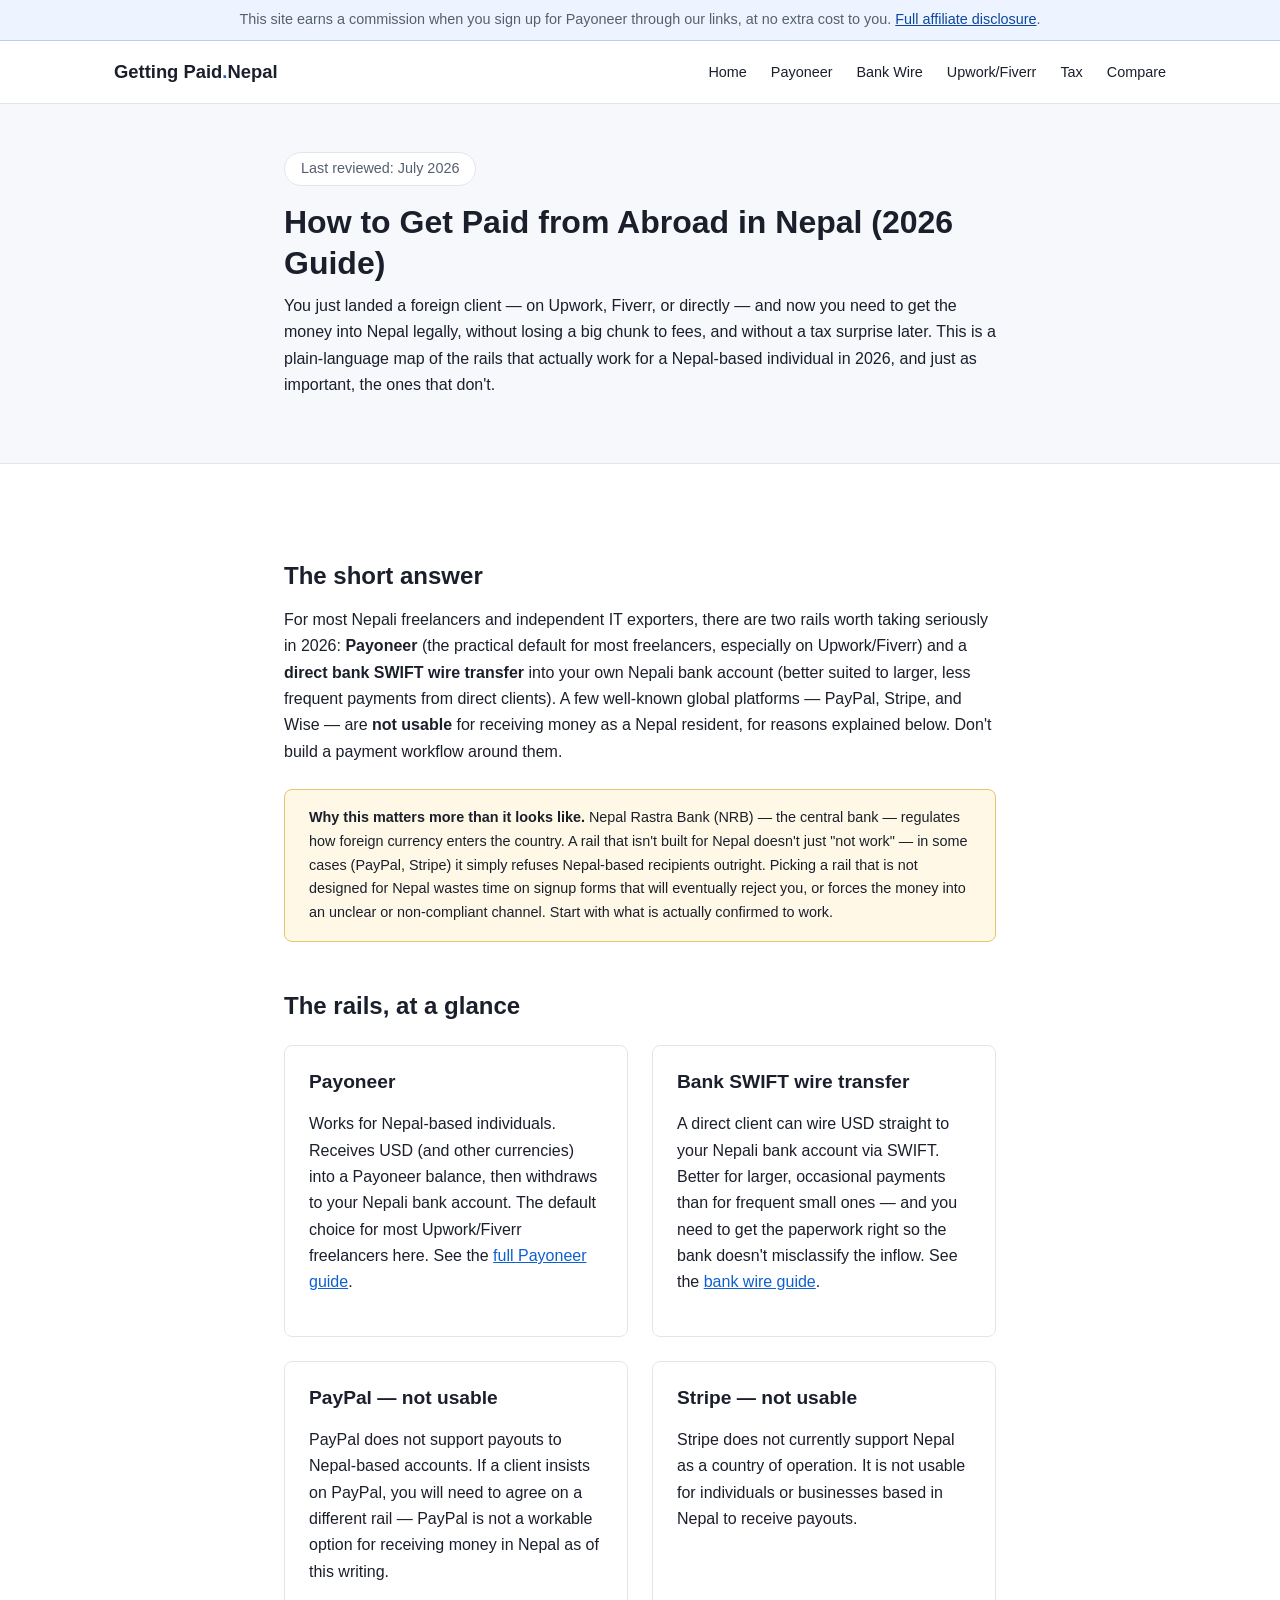
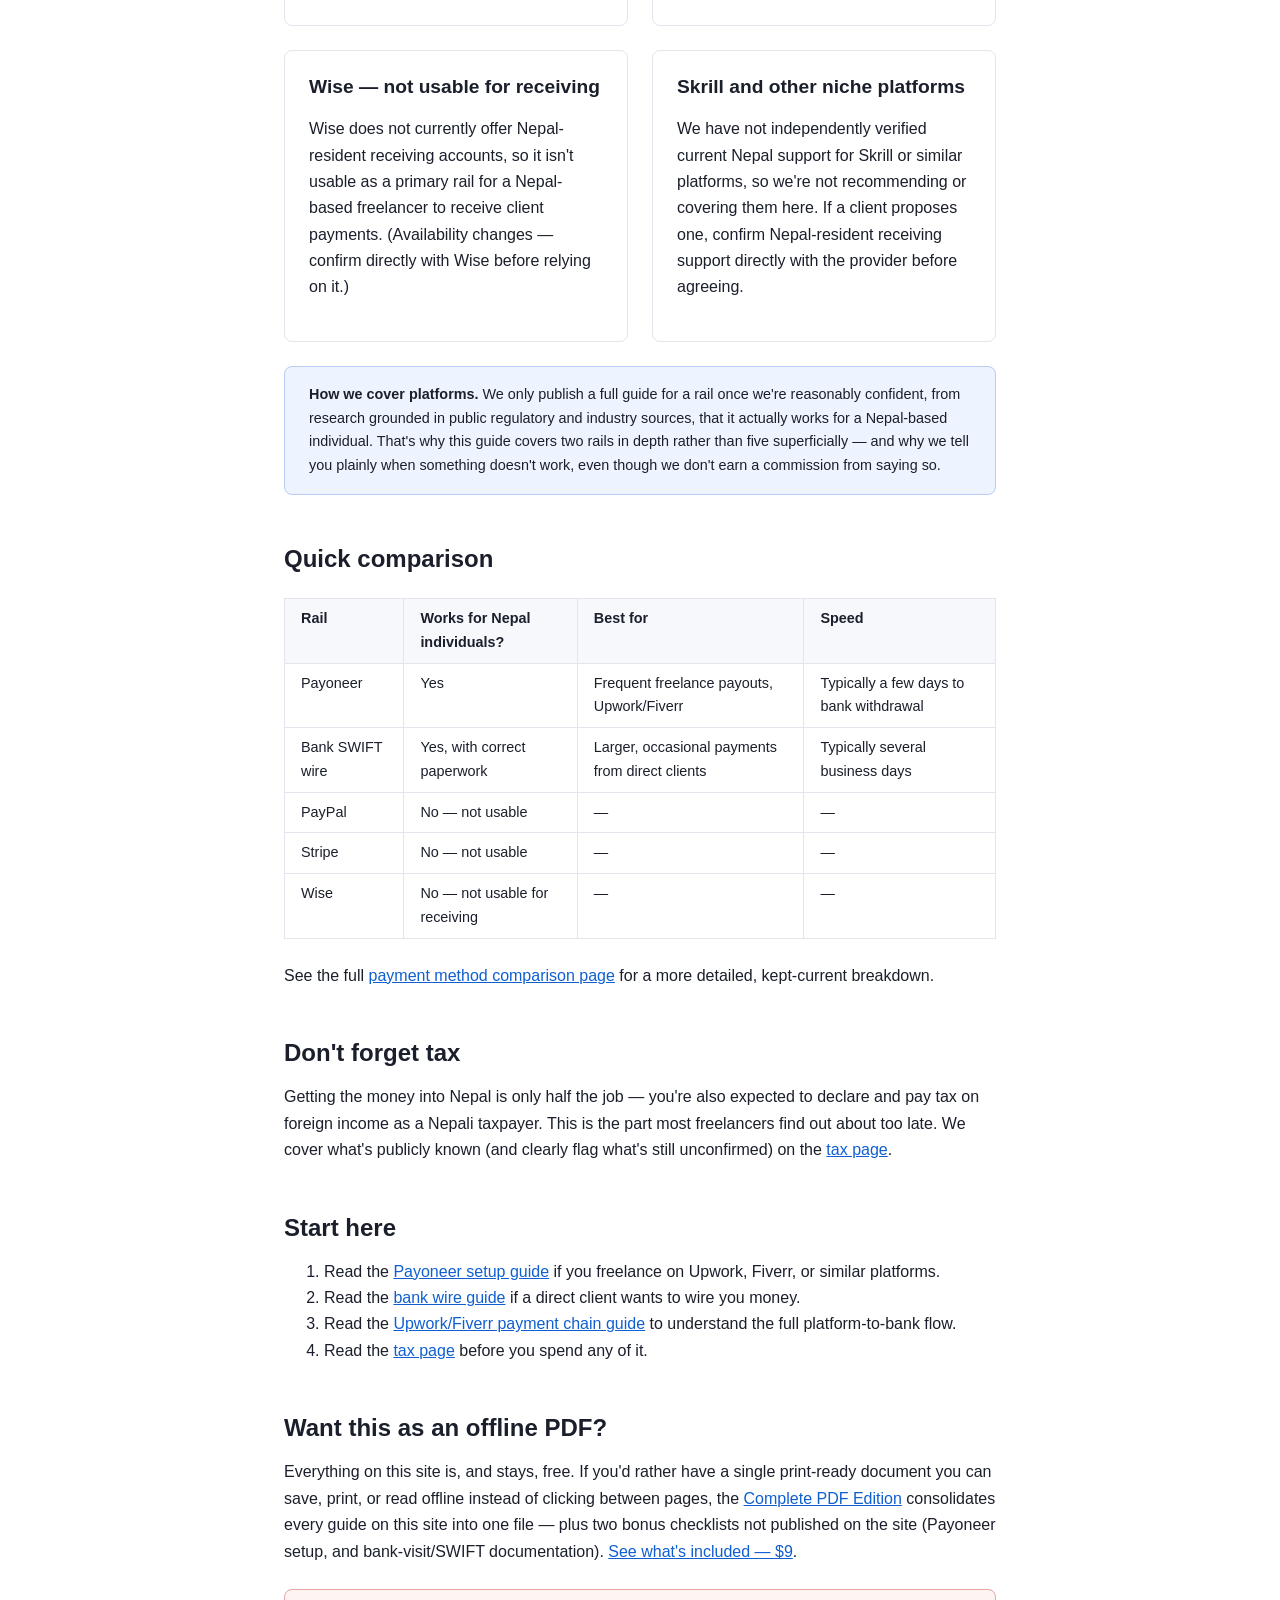
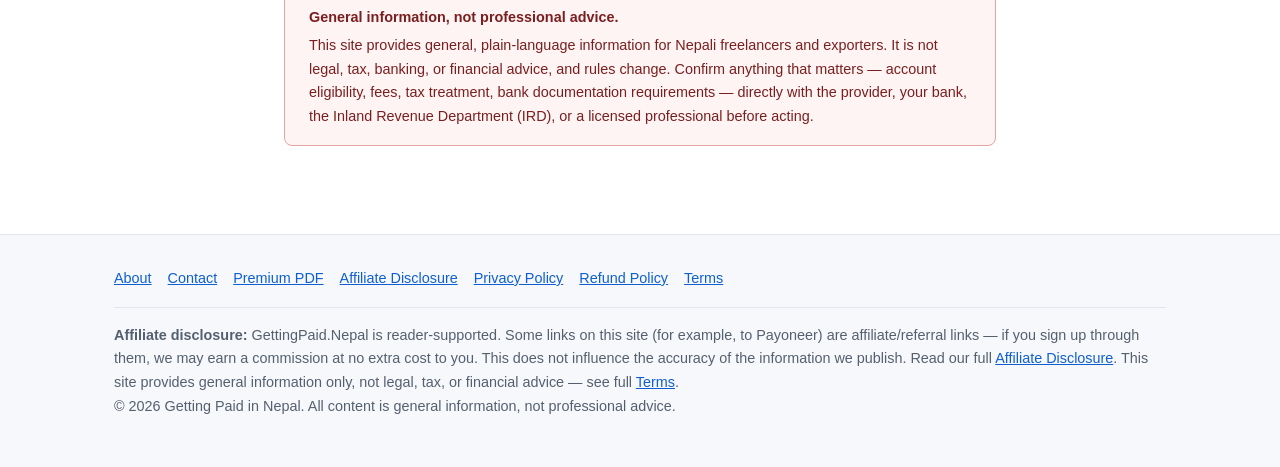
==== index.html @ 0aff2bbd "Add GoatCounter analytics snippet to all pages Privacy-friendly, no-cookie pageview counting at scal" ====
<!DOCTYPE html>
<html lang="en">
<head>
<meta charset="UTF-8">
<meta name="viewport" content="width=device-width, initial-scale=1.0">
<title>How to Get Paid from Abroad in Nepal (2026 Guide) | Getting Paid Nepal</title>
<meta name="description" content="A plain-language, regularly-updated guide for Nepali freelancers and IT exporters on legally receiving USD from Upwork, Fiverr, and international clients — Payoneer, bank wire, and what to avoid.">
<link rel="canonical" href="https://gettingpaid.scaleturn.com/">
<link rel="stylesheet" href="style.css">
</head>
<body>
<div class="affiliate-banner">
  This site earns a commission when you sign up for Payoneer through our links, at no extra cost to you. <a href="affiliate-disclosure.html">Full affiliate disclosure</a>.
</div>
<header class="site-header">
  <div class="container">
    <a class="site-logo" href="index.html">Getting Paid<span>.</span>Nepal</a>
    <nav class="site-nav" aria-label="Main navigation">
      <ul>
        <li><a href="index.html">Home</a></li>
        <li><a href="payoneer-nepal-guide.html">Payoneer</a></li>
        <li><a href="bank-wire-transfer-nepal.html">Bank Wire</a></li>
        <li><a href="upwork-fiverr-freelancers-nepal.html">Upwork/Fiverr</a></li>
        <li><a href="tax-foreign-income-nepal.html">Tax</a></li>
        <li><a href="payment-comparison-nepal.html">Compare</a></li>
      </ul>
    </nav>
  </div>
</header>

<section class="hero">
  <div class="container prose">
    <span class="freshness-stamp">Last reviewed: July 2026</span>
    <h1>How to Get Paid from Abroad in Nepal (2026 Guide)</h1>
    <p>You just landed a foreign client — on Upwork, Fiverr, or directly — and now you need to get the money into Nepal legally, without losing a big chunk to fees, and without a tax surprise later. This is a plain-language map of the rails that actually work for a Nepal-based individual in 2026, and just as important, the ones that don't.</p>
  </div>
</section>

<main>
  <div class="container prose">

    <h2>The short answer</h2>
    <p>For most Nepali freelancers and independent IT exporters, there are two rails worth taking seriously in 2026: <strong>Payoneer</strong> (the practical default for most freelancers, especially on Upwork/Fiverr) and a <strong>direct bank SWIFT wire transfer</strong> into your own Nepali bank account (better suited to larger, less frequent payments from direct clients). A few well-known global platforms — PayPal, Stripe, and Wise — are <strong>not usable</strong> for receiving money as a Nepal resident, for reasons explained below. Don't build a payment workflow around them.</p>

    <div class="note-box">
      <strong>Why this matters more than it looks like.</strong> Nepal Rastra Bank (NRB) — the central bank — regulates how foreign currency enters the country. A rail that isn't built for Nepal doesn't just "not work" — in some cases (PayPal, Stripe) it simply refuses Nepal-based recipients outright. Picking a rail that is not designed for Nepal wastes time on signup forms that will eventually reject you, or forces the money into an unclear or non-compliant channel. Start with what is actually confirmed to work.
    </div>

    <h2>The rails, at a glance</h2>
    <div class="card-grid">
      <div class="card">
        <h3>Payoneer</h3>
        <p>Works for Nepal-based individuals. Receives USD (and other currencies) into a Payoneer balance, then withdraws to your Nepali bank account. The default choice for most Upwork/Fiverr freelancers here. See the <a href="payoneer-nepal-guide.html">full Payoneer guide</a>.</p>
      </div>
      <div class="card">
        <h3>Bank SWIFT wire transfer</h3>
        <p>A direct client can wire USD straight to your Nepali bank account via SWIFT. Better for larger, occasional payments than for frequent small ones — and you need to get the paperwork right so the bank doesn't misclassify the inflow. See the <a href="bank-wire-transfer-nepal.html">bank wire guide</a>.</p>
      </div>
      <div class="card">
        <h3>PayPal — not usable</h3>
        <p>PayPal does not support payouts to Nepal-based accounts. If a client insists on PayPal, you will need to agree on a different rail — PayPal is not a workable option for receiving money in Nepal as of this writing.</p>
      </div>
      <div class="card">
        <h3>Stripe — not usable</h3>
        <p>Stripe does not currently support Nepal as a country of operation. It is not usable for individuals or businesses based in Nepal to receive payouts.</p>
      </div>
      <div class="card">
        <h3>Wise — not usable for receiving</h3>
        <p>Wise does not currently offer Nepal-resident receiving accounts, so it isn't usable as a primary rail for a Nepal-based freelancer to receive client payments. (Availability changes — confirm directly with Wise before relying on it.)</p>
      </div>
      <div class="card">
        <h3>Skrill and other niche platforms</h3>
        <p>We have not independently verified current Nepal support for Skrill or similar platforms, so we're not recommending or covering them here. If a client proposes one, confirm Nepal-resident receiving support directly with the provider before agreeing.</p>
      </div>
    </div>

    <div class="disclosure-box">
      <strong>How we cover platforms.</strong> We only publish a full guide for a rail once we're reasonably confident, from research grounded in public regulatory and industry sources, that it actually works for a Nepal-based individual. That's why this guide covers two rails in depth rather than five superficially — and why we tell you plainly when something doesn't work, even though we don't earn a commission from saying so.
    </div>

    <h2>Quick comparison</h2>
    <div class="table-wrap">
      <table>
        <thead>
          <tr><th>Rail</th><th>Works for Nepal individuals?</th><th>Best for</th><th>Speed</th></tr>
        </thead>
        <tbody>
          <tr><td>Payoneer</td><td>Yes</td><td>Frequent freelance payouts, Upwork/Fiverr</td><td>Typically a few days to bank withdrawal</td></tr>
          <tr><td>Bank SWIFT wire</td><td>Yes, with correct paperwork</td><td>Larger, occasional payments from direct clients</td><td>Typically several business days</td></tr>
          <tr><td>PayPal</td><td>No — not usable</td><td>—</td><td>—</td></tr>
          <tr><td>Stripe</td><td>No — not usable</td><td>—</td><td>—</td></tr>
          <tr><td>Wise</td><td>No — not usable for receiving</td><td>—</td><td>—</td></tr>
        </tbody>
      </table>
    </div>
    <p>See the full <a href="payment-comparison-nepal.html">payment method comparison page</a> for a more detailed, kept-current breakdown.</p>

    <h2>Don't forget tax</h2>
    <p>Getting the money into Nepal is only half the job — you're also expected to declare and pay tax on foreign income as a Nepali taxpayer. This is the part most freelancers find out about too late. We cover what's publicly known (and clearly flag what's still unconfirmed) on the <a href="tax-foreign-income-nepal.html">tax page</a>.</p>

    <h2>Start here</h2>
    <ol>
      <li>Read the <a href="payoneer-nepal-guide.html">Payoneer setup guide</a> if you freelance on Upwork, Fiverr, or similar platforms.</li>
      <li>Read the <a href="bank-wire-transfer-nepal.html">bank wire guide</a> if a direct client wants to wire you money.</li>
      <li>Read the <a href="upwork-fiverr-freelancers-nepal.html">Upwork/Fiverr payment chain guide</a> to understand the full platform-to-bank flow.</li>
      <li>Read the <a href="tax-foreign-income-nepal.html">tax page</a> before you spend any of it.</li>
    </ol>

    <h2>Want this as an offline PDF?</h2>
    <p>Everything on this site is, and stays, free. If you'd rather have a single print-ready document you can save, print, or read offline instead of clicking between pages, the <a href="premium.html">Complete PDF Edition</a> consolidates every guide on this site into one file — plus two bonus checklists not published on the site (Payoneer setup, and bank-visit/SWIFT documentation). <a href="premium.html">See what's included — $9</a>.</p>

    <div class="disclaimer-box">
      <strong>General information, not professional advice.</strong> This site provides general, plain-language information for Nepali freelancers and exporters. It is not legal, tax, banking, or financial advice, and rules change. Confirm anything that matters — account eligibility, fees, tax treatment, bank documentation requirements — directly with the provider, your bank, the Inland Revenue Department (IRD), or a licensed professional before acting.
    </div>

  </div>
</main>

<footer class="site-footer">
  <div class="container">
    <ul class="footer-links">
      <li><a href="about.html">About</a></li>
      <li><a href="contact.html">Contact</a></li>
      <li><a href="premium.html">Premium PDF</a></li>
      <li><a href="affiliate-disclosure.html">Affiliate Disclosure</a></li>
      <li><a href="privacy-policy.html">Privacy Policy</a></li>
      <li><a href="refund-policy.html">Refund Policy</a></li>
      <li><a href="terms.html">Terms</a></li>
    </ul>
    <div class="footer-disclosure">
      <strong>Affiliate disclosure:</strong> GettingPaid.Nepal is reader-supported. Some links on this site (for example, to Payoneer) are affiliate/referral links — if you sign up through them, we may earn a commission at no extra cost to you. This does not influence the accuracy of the information we publish. Read our full <a href="affiliate-disclosure.html">Affiliate Disclosure</a>. This site provides general information only, not legal, tax, or financial advice — see full <a href="terms.html">Terms</a>.
    </div>
    <p>&copy; 2026 Getting Paid in Nepal. All content is general information, not professional advice.</p>
  </div>
</footer>
<script data-goatcounter="https://scaleturn.goatcounter.com/count" async src="//gc.zgo.at/count.js"></script>
</body>
</html>
---- style.css ----
/* Getting Paid in Nepal — style.css
   Framework-free, hand-written CSS. Design tokens first (custom properties),
   then components, then page-level layout. No build step, no web fonts —
   system font stack for speed. */

:root {
  /* Color tokens */
  --color-bg: #ffffff;
  --color-bg-alt: #f6f8fb;
  --color-text: #1a1f2b;
  --color-text-muted: #55606f;
  --color-primary: #0f5fd1;
  --color-primary-dark: #0b47a0;
  --color-border: #e2e6ec;
  --color-link: #0f5fd1;
  --color-link-visited: #0b47a0;

  /* Semantic component colors */
  --color-disclosure-bg: #eef4ff;
  --color-disclosure-border: #b9cdf2;
  --color-disclaimer-bg: #fff4f4;
  --color-disclaimer-border: #e6a5a5;
  --color-disclaimer-text: #7a1f1f;
  --color-note-bg: #fff8e6;
  --color-note-border: #e9c46a;

  /* Spacing scale */
  --space-1: 0.25rem;
  --space-2: 0.5rem;
  --space-3: 1rem;
  --space-4: 1.5rem;
  --space-5: 2rem;
  --space-6: 3rem;
  --space-7: 4rem;

  /* Type scale */
  --font-family: -apple-system, BlinkMacSystemFont, "Segoe UI", Roboto, Helvetica, Arial, sans-serif;
  --font-size-base: 1rem;
  --font-size-sm: 0.9rem;
  --font-size-lg: 1.15rem;
  --font-size-h1: 2rem;
  --font-size-h2: 1.5rem;
  --font-size-h3: 1.2rem;
  --line-height-base: 1.65;

  /* Layout */
  --width-site: 1100px;
  --width-prose: 760px;
  --radius: 8px;
}

* { box-sizing: border-box; }

html { -webkit-text-size-adjust: 100%; }

body {
  margin: 0;
  font-family: var(--font-family);
  font-size: var(--font-size-base);
  line-height: var(--line-height-base);
  color: var(--color-text);
  background: var(--color-bg);
}

img { max-width: 100%; height: auto; }

a { color: var(--color-link); }
a:visited { color: var(--color-link-visited); }

h1, h2, h3, h4 {
  line-height: 1.3;
  margin-top: var(--space-6);
  margin-bottom: var(--space-3);
}
h1 { font-size: var(--font-size-h1); margin-top: 0; }
h2 { font-size: var(--font-size-h2); }
h3 { font-size: var(--font-size-h3); }

p, ul, ol { margin: 0 0 var(--space-3) 0; }

.container {
  max-width: var(--width-site);
  margin: 0 auto;
  padding: 0 var(--space-4);
}

.prose {
  max-width: var(--width-prose);
}

/* ---- Header / nav ---- */
.site-header {
  border-bottom: 1px solid var(--color-border);
  background: var(--color-bg);
}
.site-header .container {
  display: flex;
  align-items: center;
  justify-content: space-between;
  flex-wrap: wrap;
  padding-top: var(--space-3);
  padding-bottom: var(--space-3);
  gap: var(--space-3);
}
.site-logo {
  font-weight: 700;
  font-size: 1.15rem;
  text-decoration: none;
  color: var(--color-text);
}
.site-logo span { color: var(--color-primary); }
.site-nav ul {
  list-style: none;
  display: flex;
  flex-wrap: wrap;
  gap: var(--space-4);
  margin: 0;
  padding: 0;
}
.site-nav a {
  text-decoration: none;
  color: var(--color-text);
  font-size: var(--font-size-sm);
}
.site-nav a:hover { color: var(--color-primary); }

/* ---- Affiliate banner (top of every page, C2) ---- */
.affiliate-banner {
  background: var(--color-disclosure-bg);
  border-bottom: 1px solid var(--color-disclosure-border);
  font-size: var(--font-size-sm);
  color: var(--color-text-muted);
  text-align: center;
  padding: var(--space-2) var(--space-3);
}
.affiliate-banner a { color: var(--color-primary-dark); }

/* ---- Hero ---- */
.hero {
  background: var(--color-bg-alt);
  padding: var(--space-6) 0;
  border-bottom: 1px solid var(--color-border);
}
.hero h1 { margin-bottom: var(--space-2); }
.freshness-stamp {
  display: inline-block;
  font-size: var(--font-size-sm);
  color: var(--color-text-muted);
  background: var(--color-bg);
  border: 1px solid var(--color-border);
  border-radius: 999px;
  padding: var(--space-1) var(--space-3);
  margin-bottom: var(--space-3);
}

/* ---- Main content ---- */
main { padding: var(--space-6) 0 var(--space-7) 0; }

/* ---- Disclaimer / disclosure / note boxes ---- */
.disclaimer-box {
  background: var(--color-disclaimer-bg);
  border: 1px solid var(--color-disclaimer-border);
  color: var(--color-disclaimer-text);
  border-radius: var(--radius);
  padding: var(--space-3) var(--space-4);
  margin: var(--space-4) 0;
  font-size: var(--font-size-sm);
}
.disclaimer-box strong { display: block; margin-bottom: var(--space-1); }

.note-box {
  background: var(--color-note-bg);
  border: 1px solid var(--color-note-border);
  border-radius: var(--radius);
  padding: var(--space-3) var(--space-4);
  margin: var(--space-4) 0;
  font-size: var(--font-size-sm);
}

.disclosure-box {
  background: var(--color-disclosure-bg);
  border: 1px solid var(--color-disclosure-border);
  border-radius: var(--radius);
  padding: var(--space-3) var(--space-4);
  margin: var(--space-4) 0;
  font-size: var(--font-size-sm);
}

/* ---- CTA buttons ---- */
.btn {
  display: inline-block;
  background: var(--color-primary);
  color: #fff;
  text-decoration: none;
  padding: var(--space-2) var(--space-4);
  border-radius: var(--radius);
  font-weight: 600;
  font-size: var(--font-size-sm);
}
.btn:visited { color: #fff; }
.btn:hover { background: var(--color-primary-dark); }
.btn-secondary {
  background: transparent;
  color: var(--color-primary);
  border: 1px solid var(--color-primary);
}
.btn-secondary:hover { background: var(--color-bg-alt); }

/* ---- Comparison table ---- */
.table-wrap { overflow-x: auto; margin: var(--space-4) 0; }
table {
  border-collapse: collapse;
  width: 100%;
  font-size: var(--font-size-sm);
}
th, td {
  border: 1px solid var(--color-border);
  padding: var(--space-2) var(--space-3);
  text-align: left;
  vertical-align: top;
}
th { background: var(--color-bg-alt); }

/* ---- Card grid (home page rail cards) ---- */
.card-grid {
  display: grid;
  grid-template-columns: repeat(auto-fit, minmax(230px, 1fr));
  gap: var(--space-4);
  margin: var(--space-4) 0;
}
.card {
  border: 1px solid var(--color-border);
  border-radius: var(--radius);
  padding: var(--space-4);
}
.card h3 { margin-top: 0; }

/* ---- Footer ---- */
.site-footer {
  border-top: 1px solid var(--color-border);
  background: var(--color-bg-alt);
  padding: var(--space-5) 0;
  font-size: var(--font-size-sm);
  color: var(--color-text-muted);
}
.site-footer .footer-links {
  list-style: none;
  display: flex;
  flex-wrap: wrap;
  gap: var(--space-3);
  padding: 0;
  margin: 0 0 var(--space-3) 0;
}
.site-footer .footer-disclosure {
  border-top: 1px solid var(--color-border);
  padding-top: var(--space-3);
  margin-top: var(--space-3);
}

/* ---- Responsive ---- */
@media (max-width: 640px) {
  :root {
    --font-size-h1: 1.6rem;
    --font-size-h2: 1.3rem;
  }
  .site-header .container { flex-direction: column; align-items: flex-start; }
}
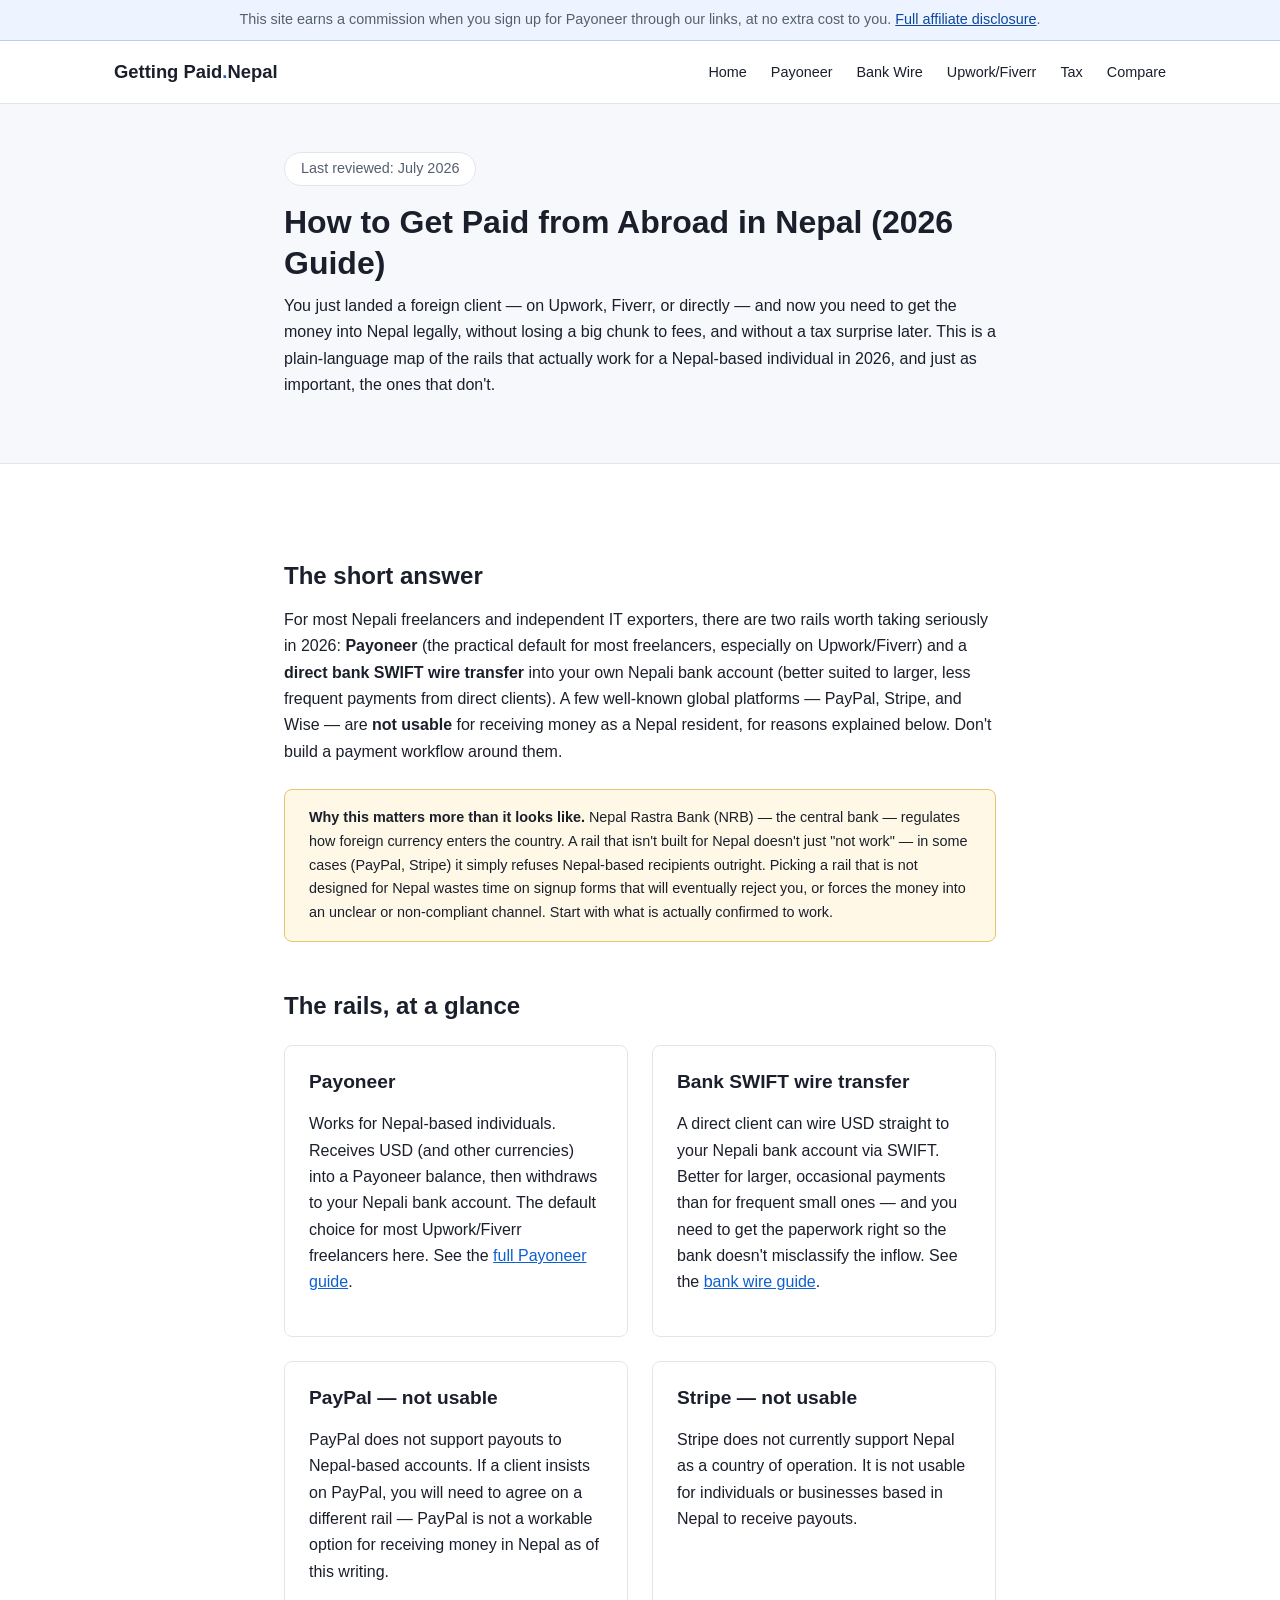
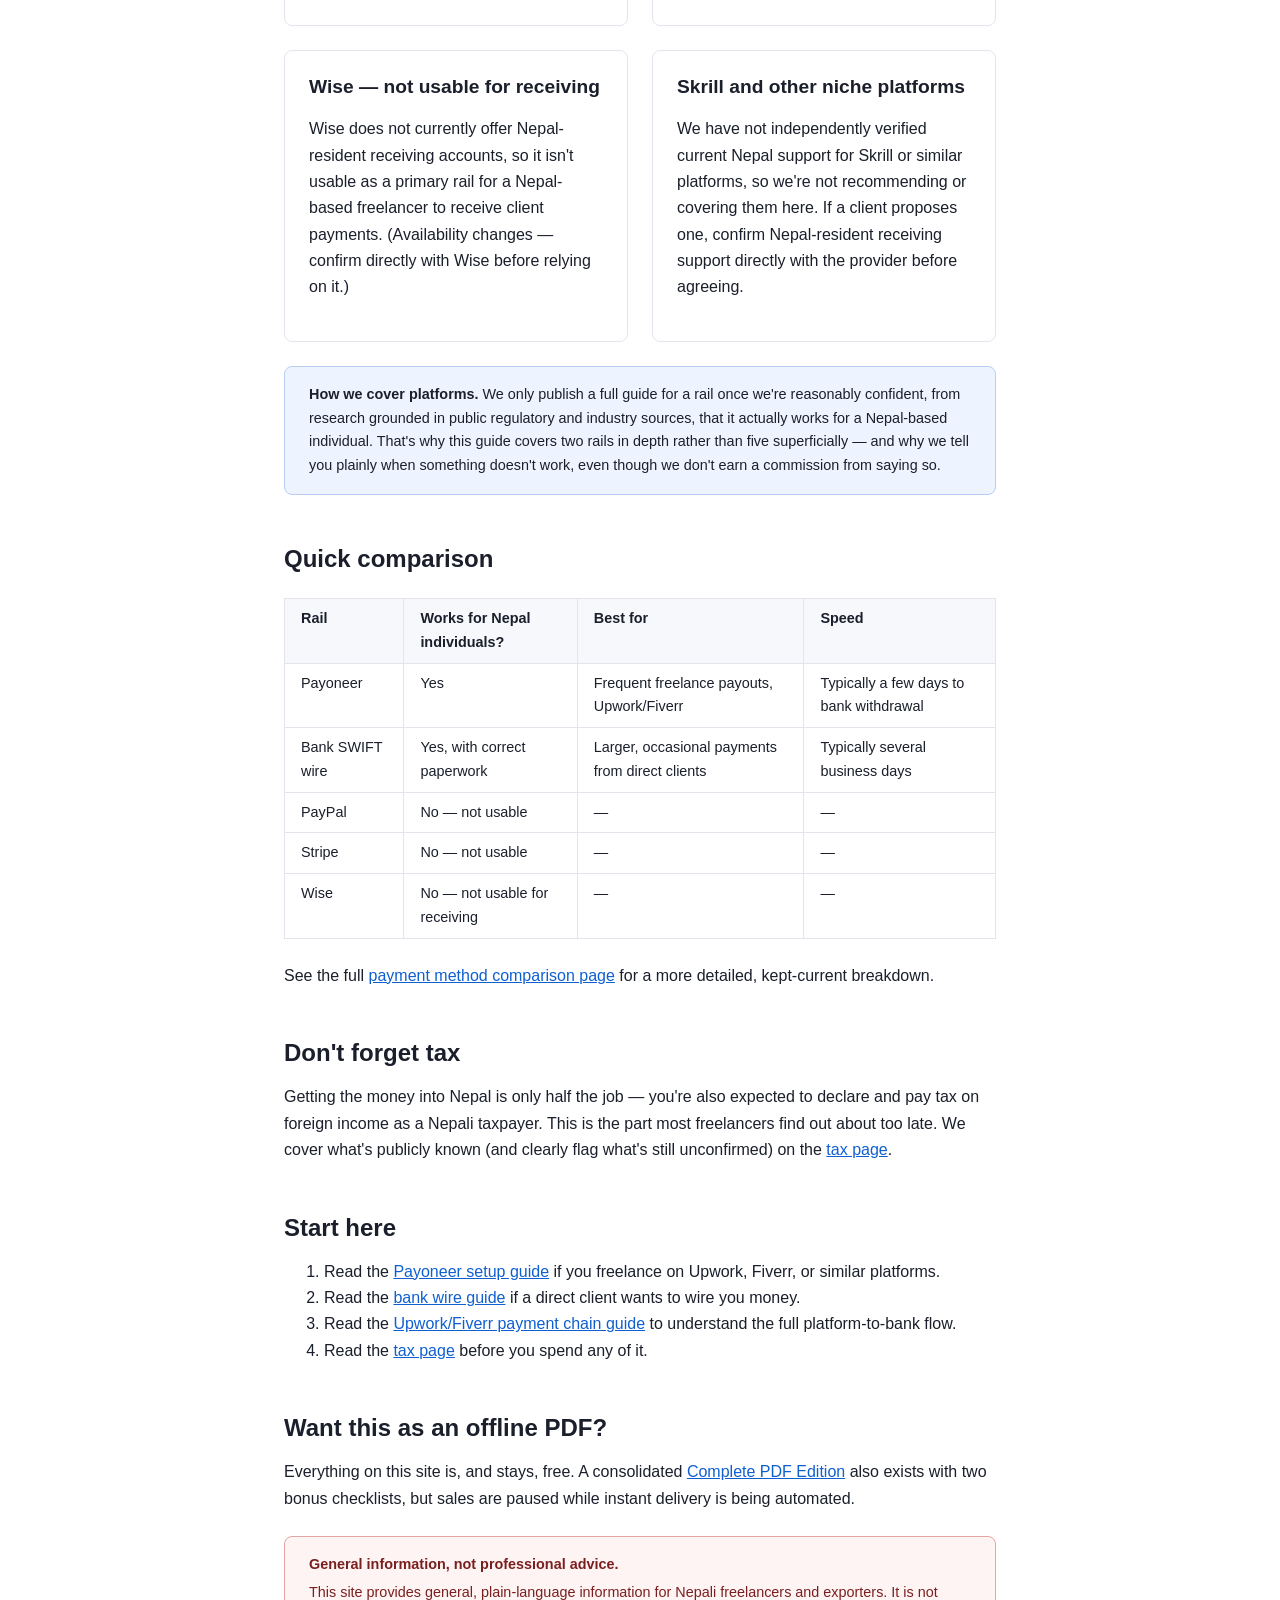
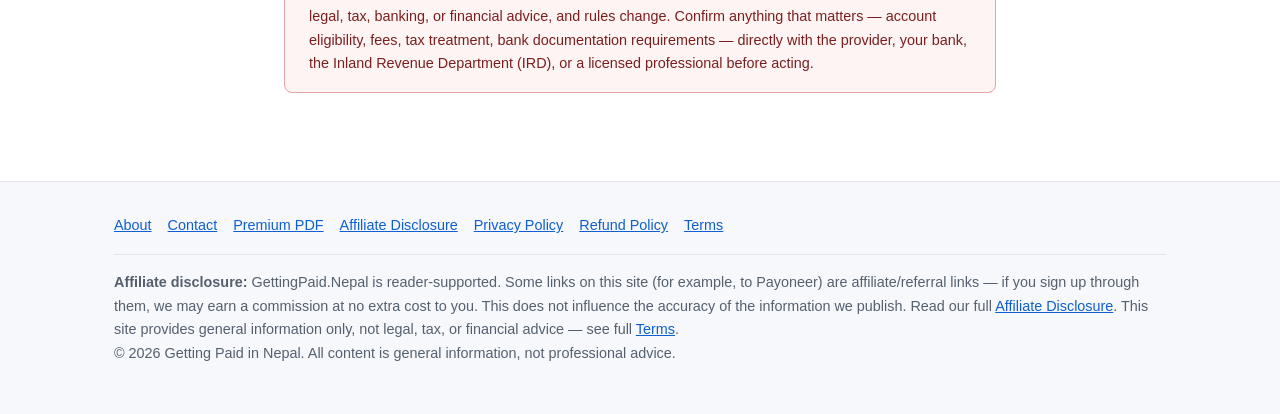
==== commit 5b23f6ae: "Pause manual-fulfillment PDF checkout" ====
--- a/index.html
+++ b/index.html
@@ -107,7 +107,7 @@
     </ol>
 
     <h2>Want this as an offline PDF?</h2>
-    <p>Everything on this site is, and stays, free. If you'd rather have a single print-ready document you can save, print, or read offline instead of clicking between pages, the <a href="premium.html">Complete PDF Edition</a> consolidates every guide on this site into one file — plus two bonus checklists not published on the site (Payoneer setup, and bank-visit/SWIFT documentation). <a href="premium.html">See what's included — $9</a>.</p>
+    <p>Everything on this site is, and stays, free. A consolidated <a href="premium.html">Complete PDF Edition</a> also exists with two bonus checklists, but sales are paused while instant delivery is being automated.</p>
 
     <div class="disclaimer-box">
       <strong>General information, not professional advice.</strong> This site provides general, plain-language information for Nepali freelancers and exporters. It is not legal, tax, banking, or financial advice, and rules change. Confirm anything that matters — account eligibility, fees, tax treatment, bank documentation requirements — directly with the provider, your bank, the Inland Revenue Department (IRD), or a licensed professional before acting.
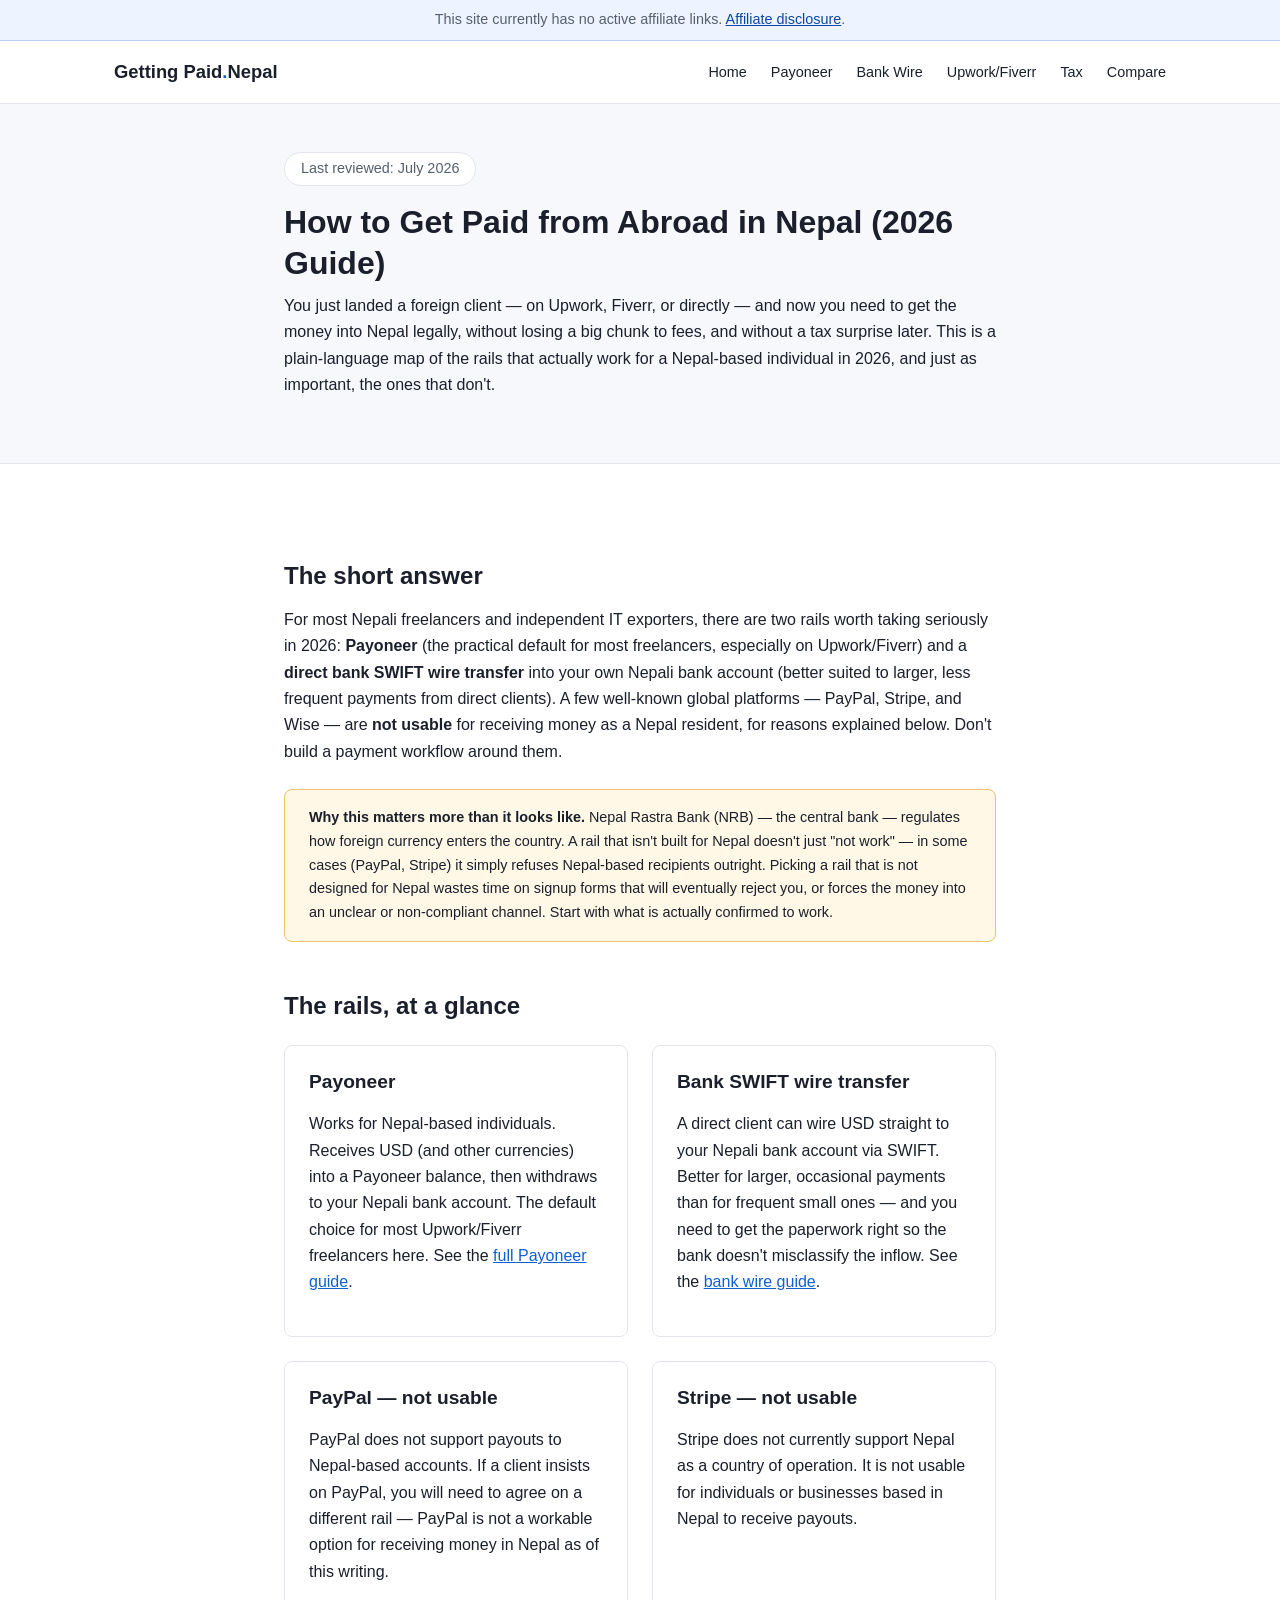
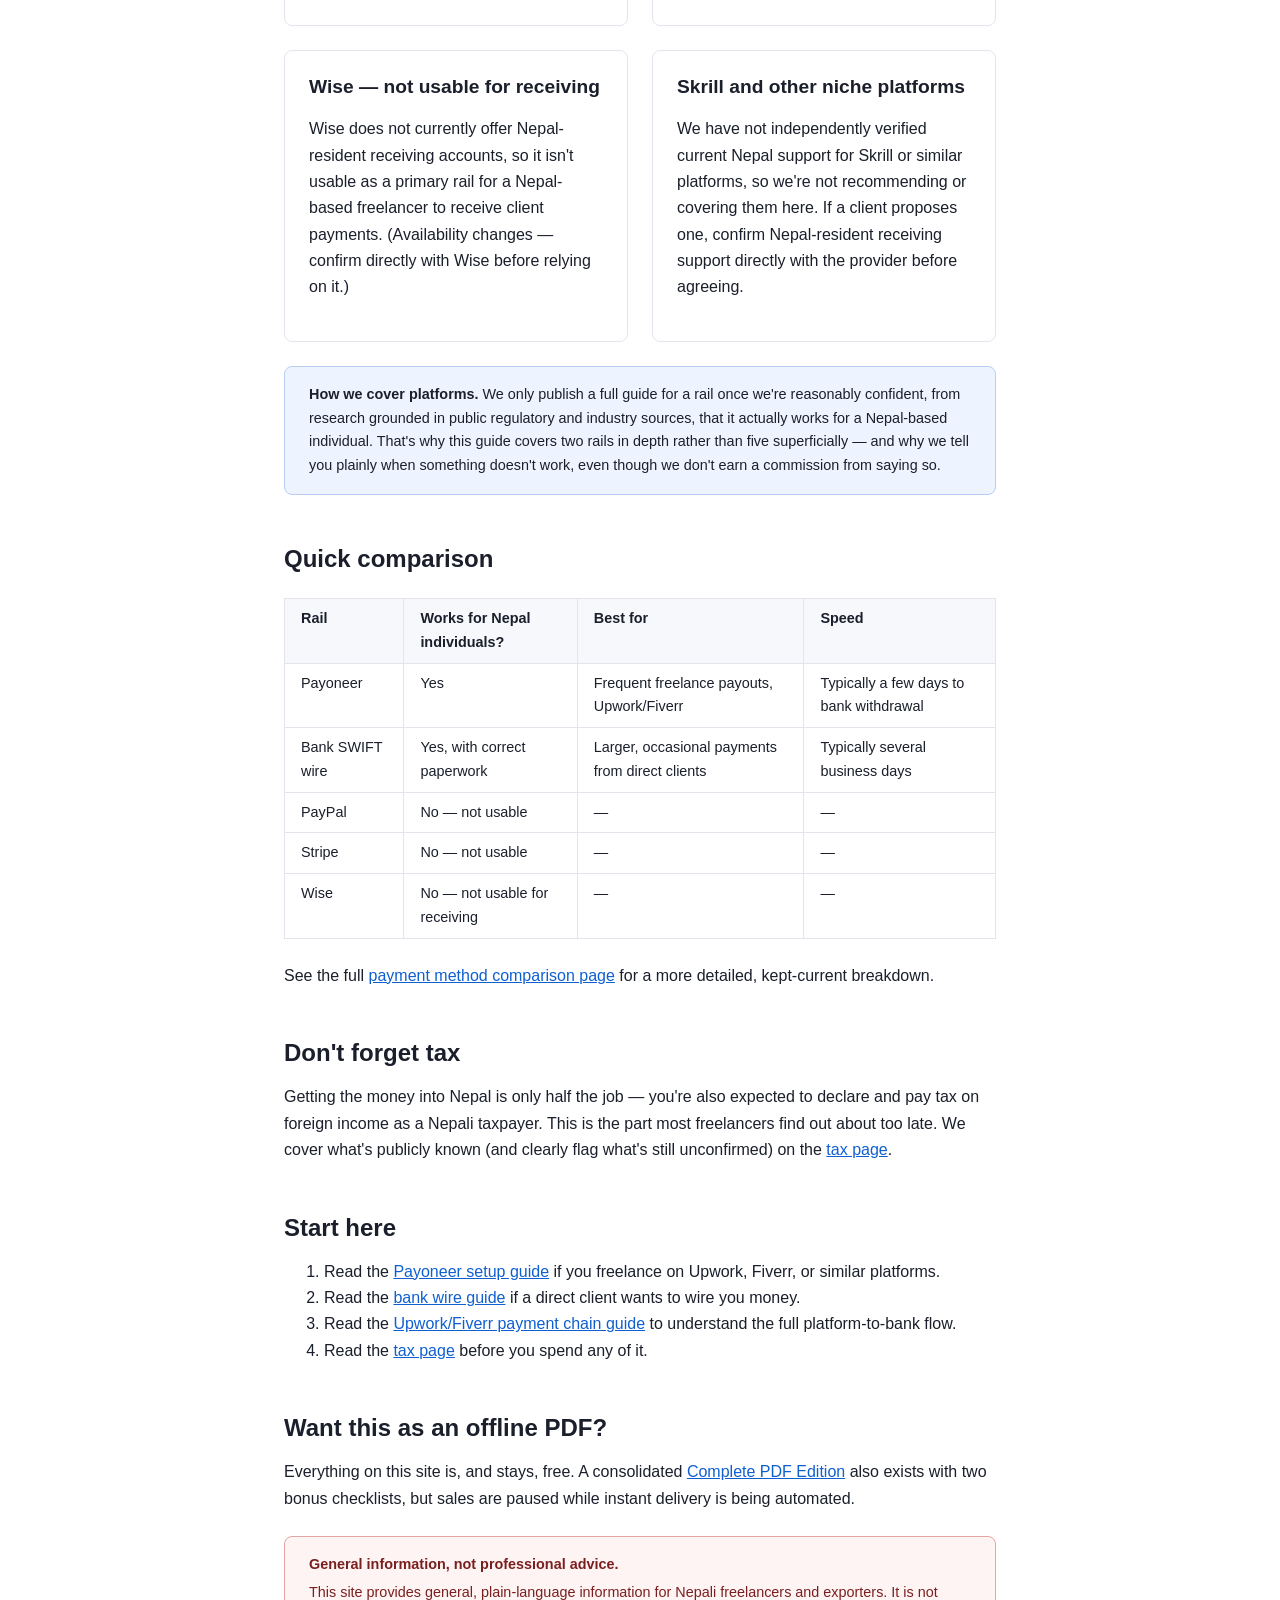
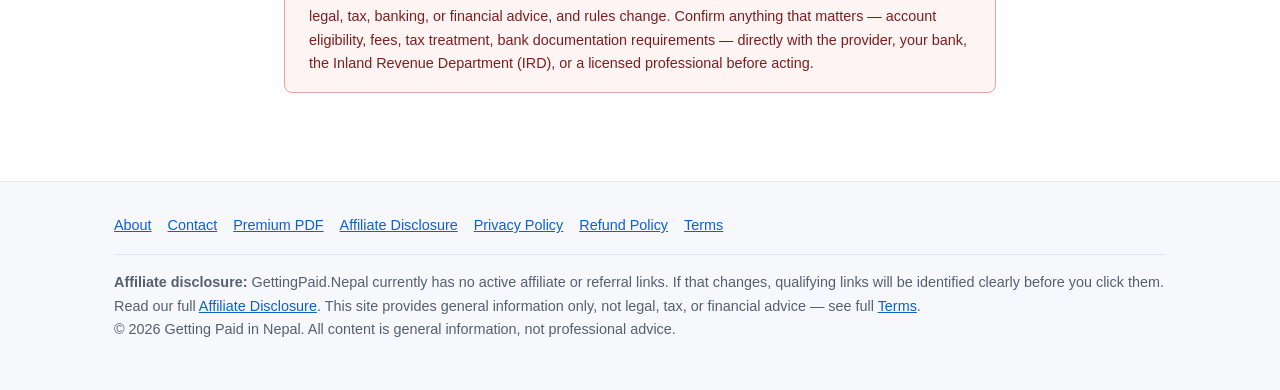
==== commit 4f0b58c2: "Remove inactive Payoneer affiliate claims" ====
--- a/index.html
+++ b/index.html
@@ -10,7 +10,7 @@
 </head>
 <body>
 <div class="affiliate-banner">
-  This site earns a commission when you sign up for Payoneer through our links, at no extra cost to you. <a href="affiliate-disclosure.html">Full affiliate disclosure</a>.
+  This site currently has no active affiliate links. <a href="affiliate-disclosure.html">Affiliate disclosure</a>.
 </div>
 <header class="site-header">
   <div class="container">
@@ -128,7 +128,7 @@
       <li><a href="terms.html">Terms</a></li>
     </ul>
     <div class="footer-disclosure">
-      <strong>Affiliate disclosure:</strong> GettingPaid.Nepal is reader-supported. Some links on this site (for example, to Payoneer) are affiliate/referral links — if you sign up through them, we may earn a commission at no extra cost to you. This does not influence the accuracy of the information we publish. Read our full <a href="affiliate-disclosure.html">Affiliate Disclosure</a>. This site provides general information only, not legal, tax, or financial advice — see full <a href="terms.html">Terms</a>.
+      <strong>Affiliate disclosure:</strong> GettingPaid.Nepal currently has no active affiliate or referral links. If that changes, qualifying links will be identified clearly before you click them. Read our full <a href="affiliate-disclosure.html">Affiliate Disclosure</a>. This site provides general information only, not legal, tax, or financial advice — see full <a href="terms.html">Terms</a>.
     </div>
     <p>&copy; 2026 Getting Paid in Nepal. All content is general information, not professional advice.</p>
   </div>
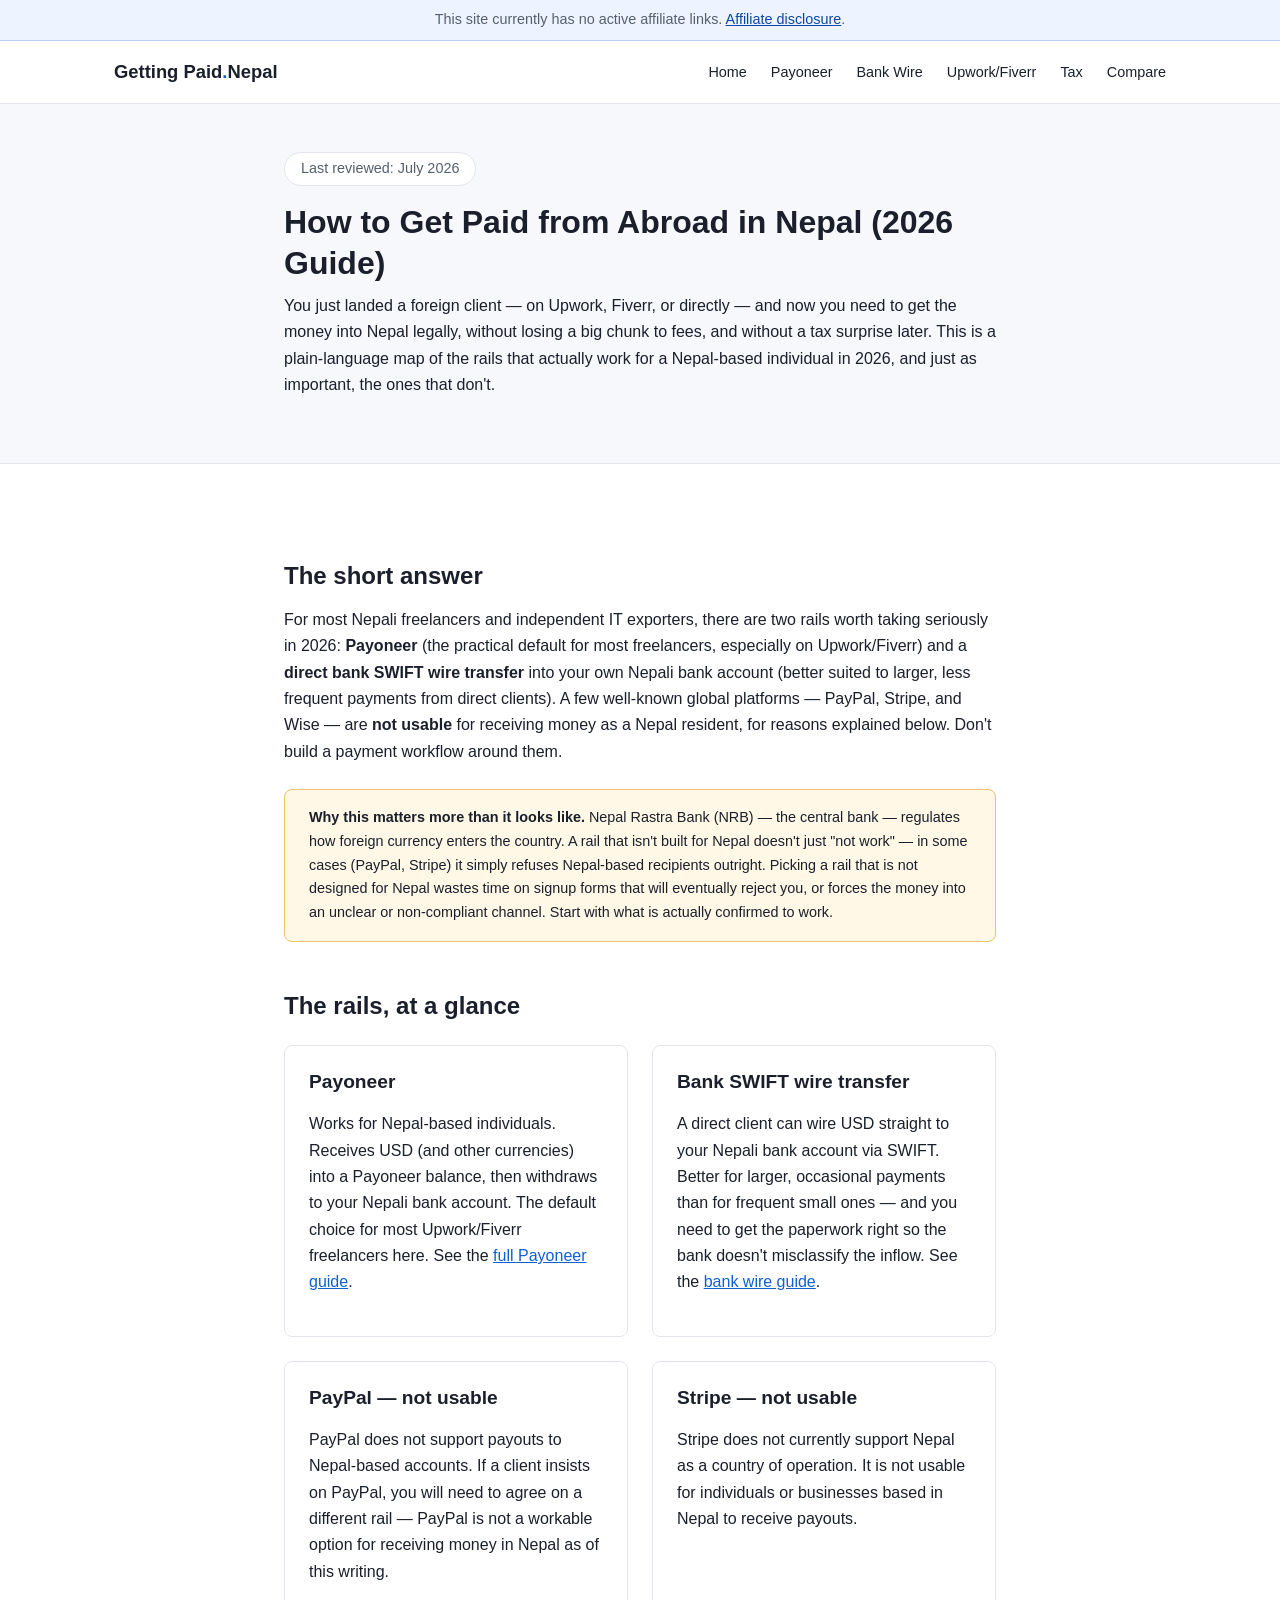
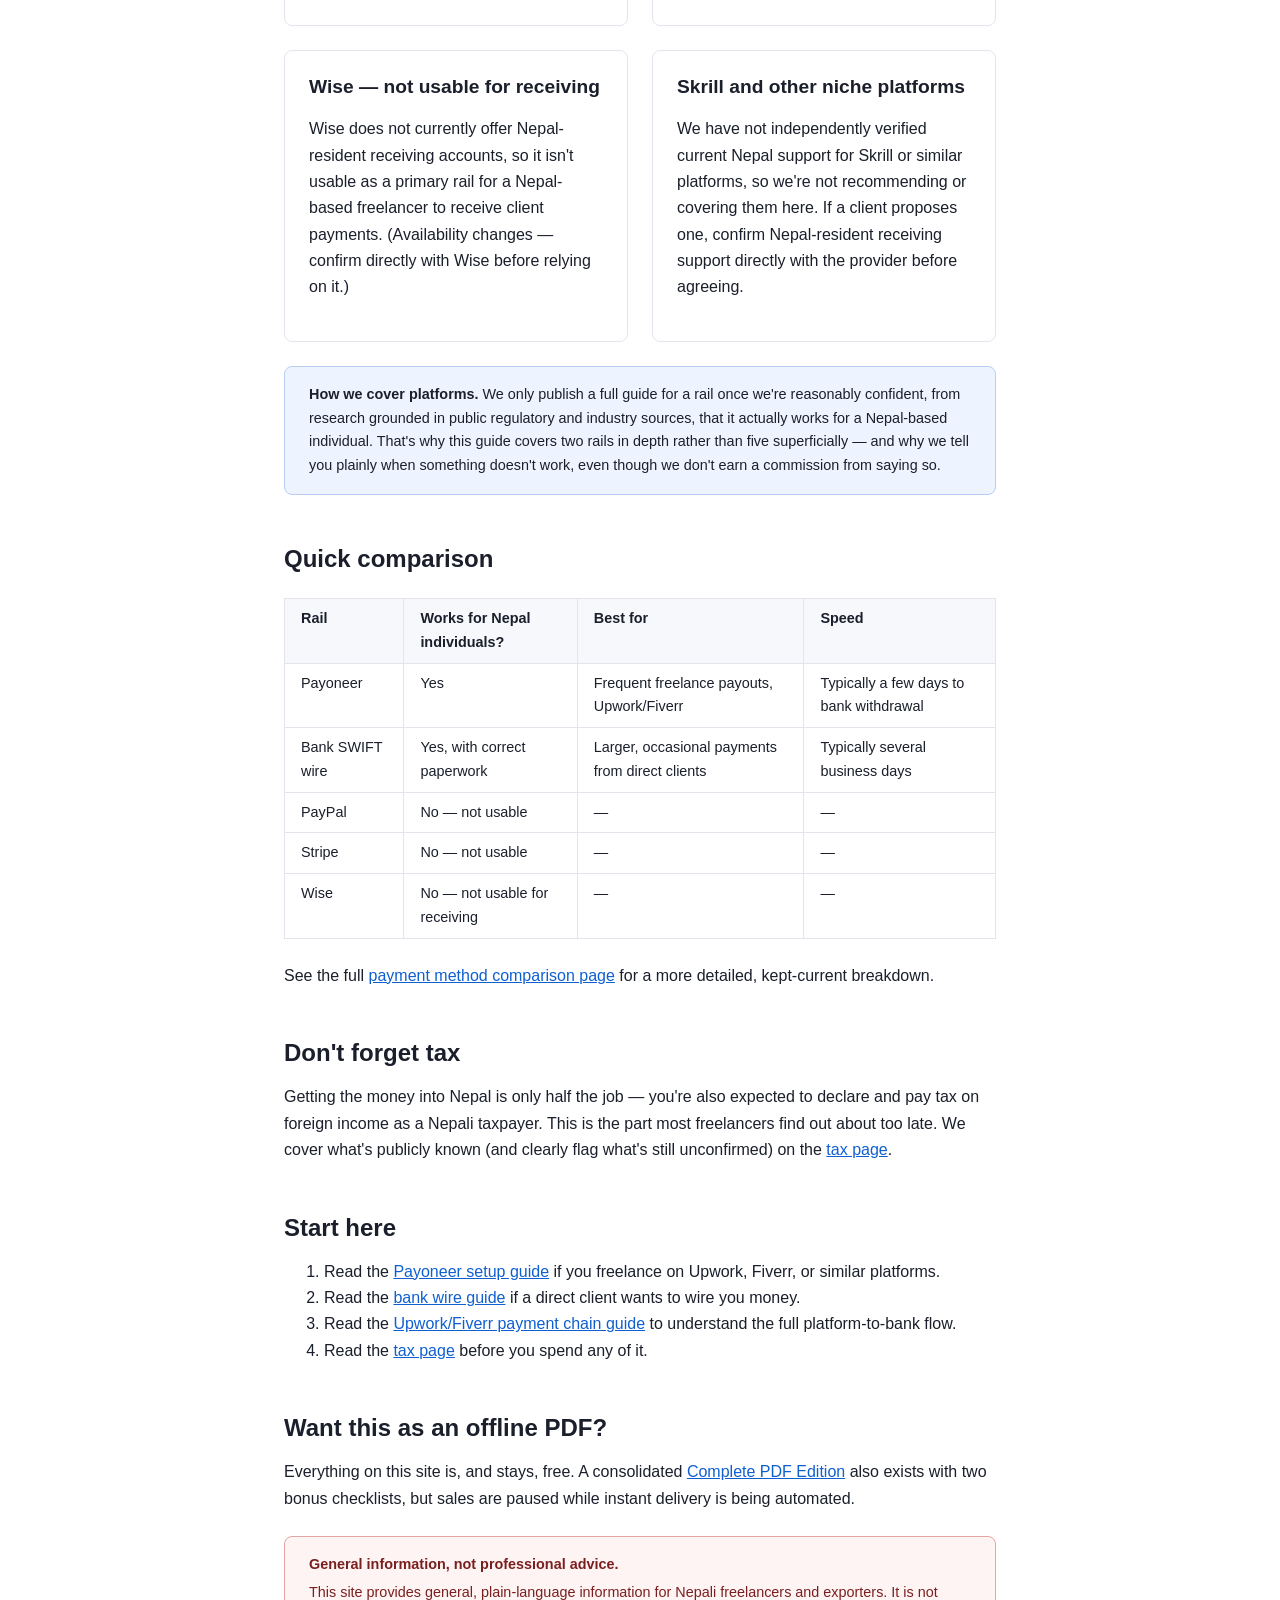
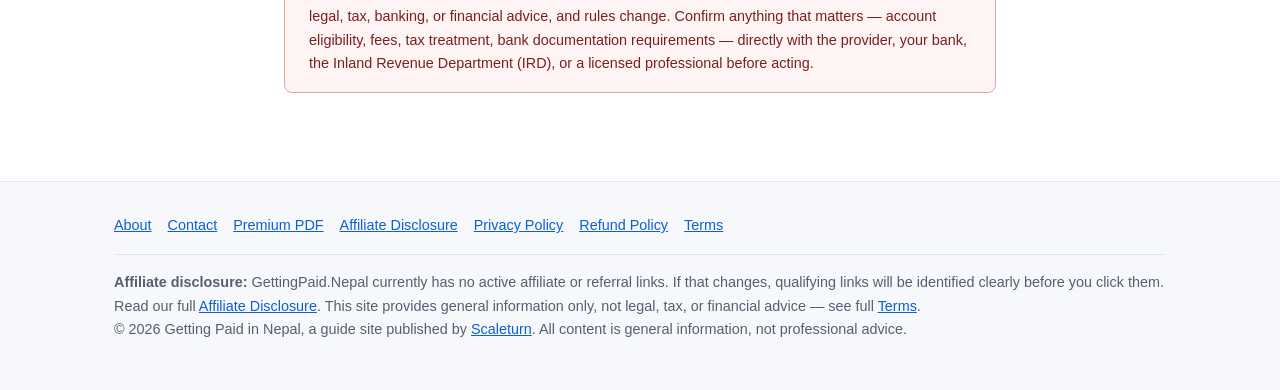
==== commit 0da53715: "Footer: name Scaleturn as publisher and link scaleturn.com on every page None of the 14 pages linked" ====
--- a/index.html
+++ b/index.html
@@ -130,7 +130,7 @@
     <div class="footer-disclosure">
       <strong>Affiliate disclosure:</strong> GettingPaid.Nepal currently has no active affiliate or referral links. If that changes, qualifying links will be identified clearly before you click them. Read our full <a href="affiliate-disclosure.html">Affiliate Disclosure</a>. This site provides general information only, not legal, tax, or financial advice — see full <a href="terms.html">Terms</a>.
     </div>
-    <p>&copy; 2026 Getting Paid in Nepal. All content is general information, not professional advice.</p>
+    <p>&copy; 2026 Getting Paid in Nepal, a guide site published by <a href="https://scaleturn.com/">Scaleturn</a>. All content is general information, not professional advice.</p>
   </div>
 </footer>
 <script data-goatcounter="https://scaleturn.goatcounter.com/count" async src="//gc.zgo.at/count.js"></script>
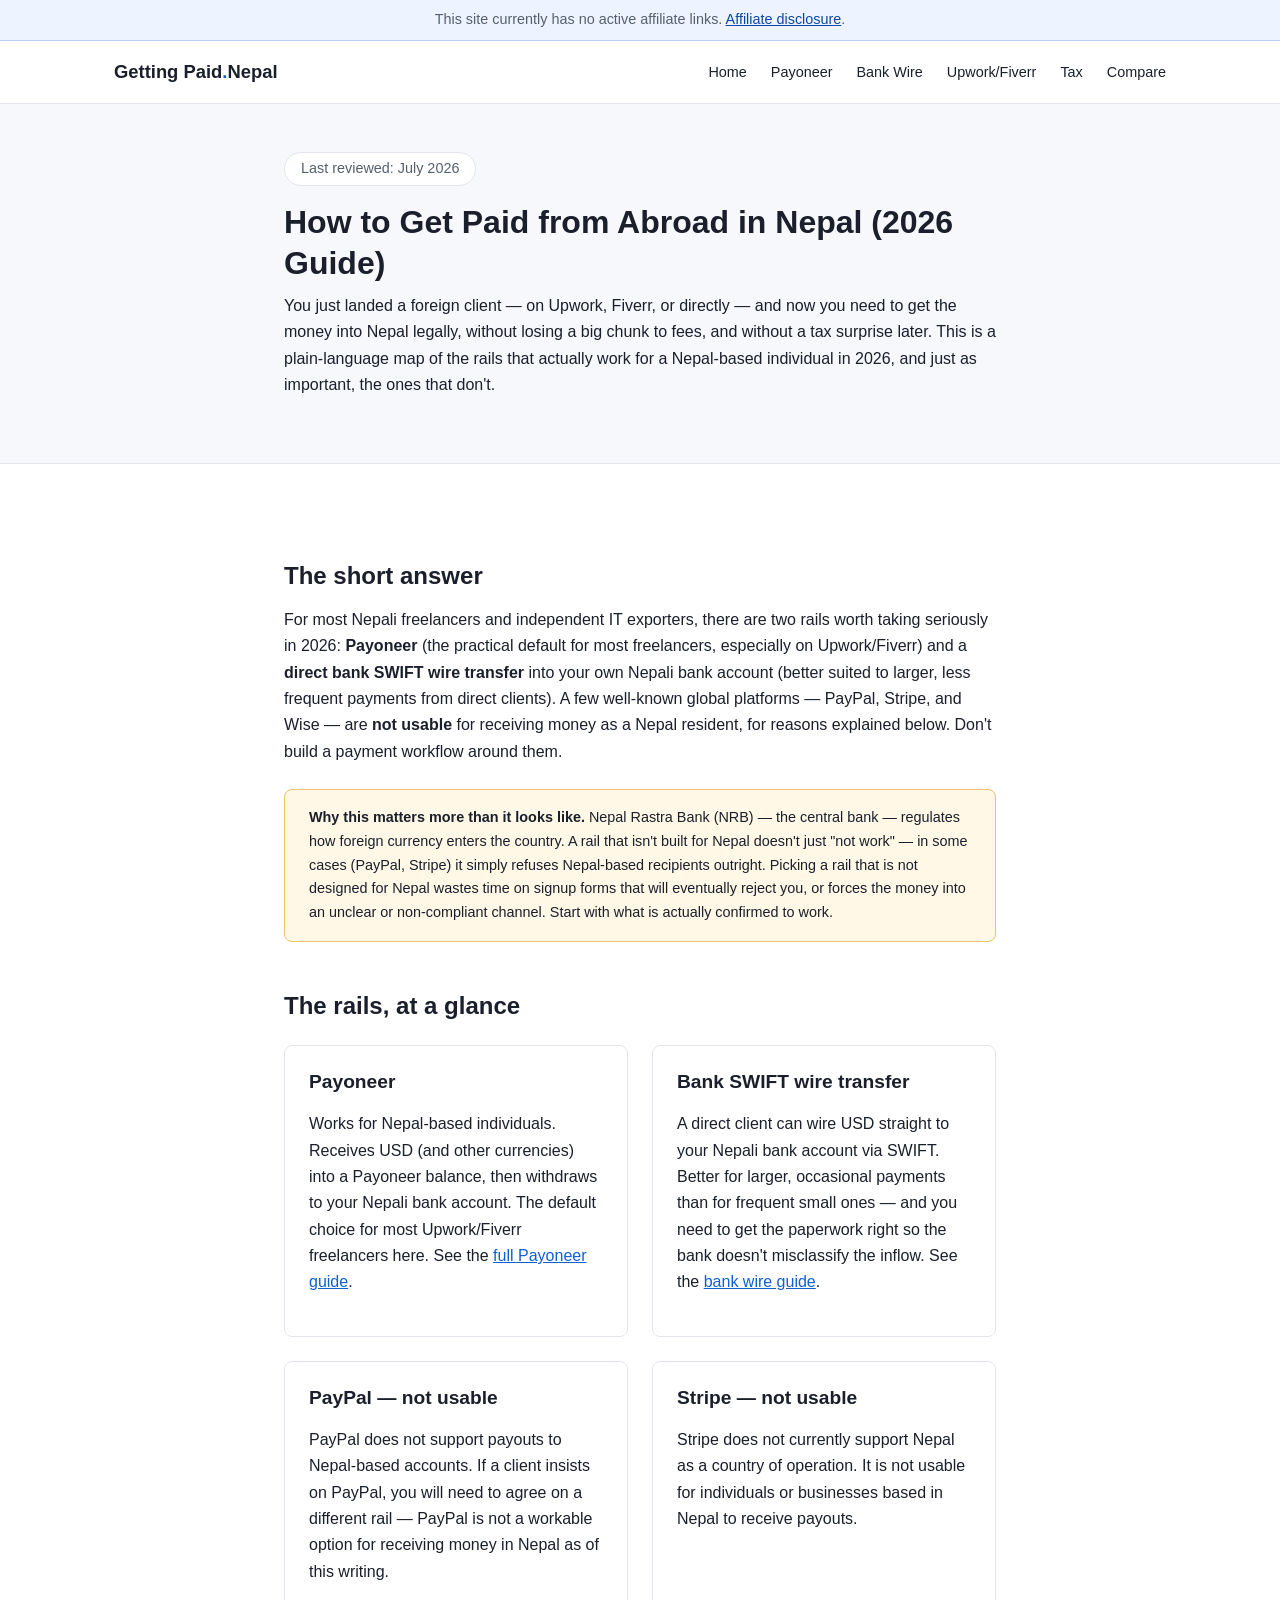
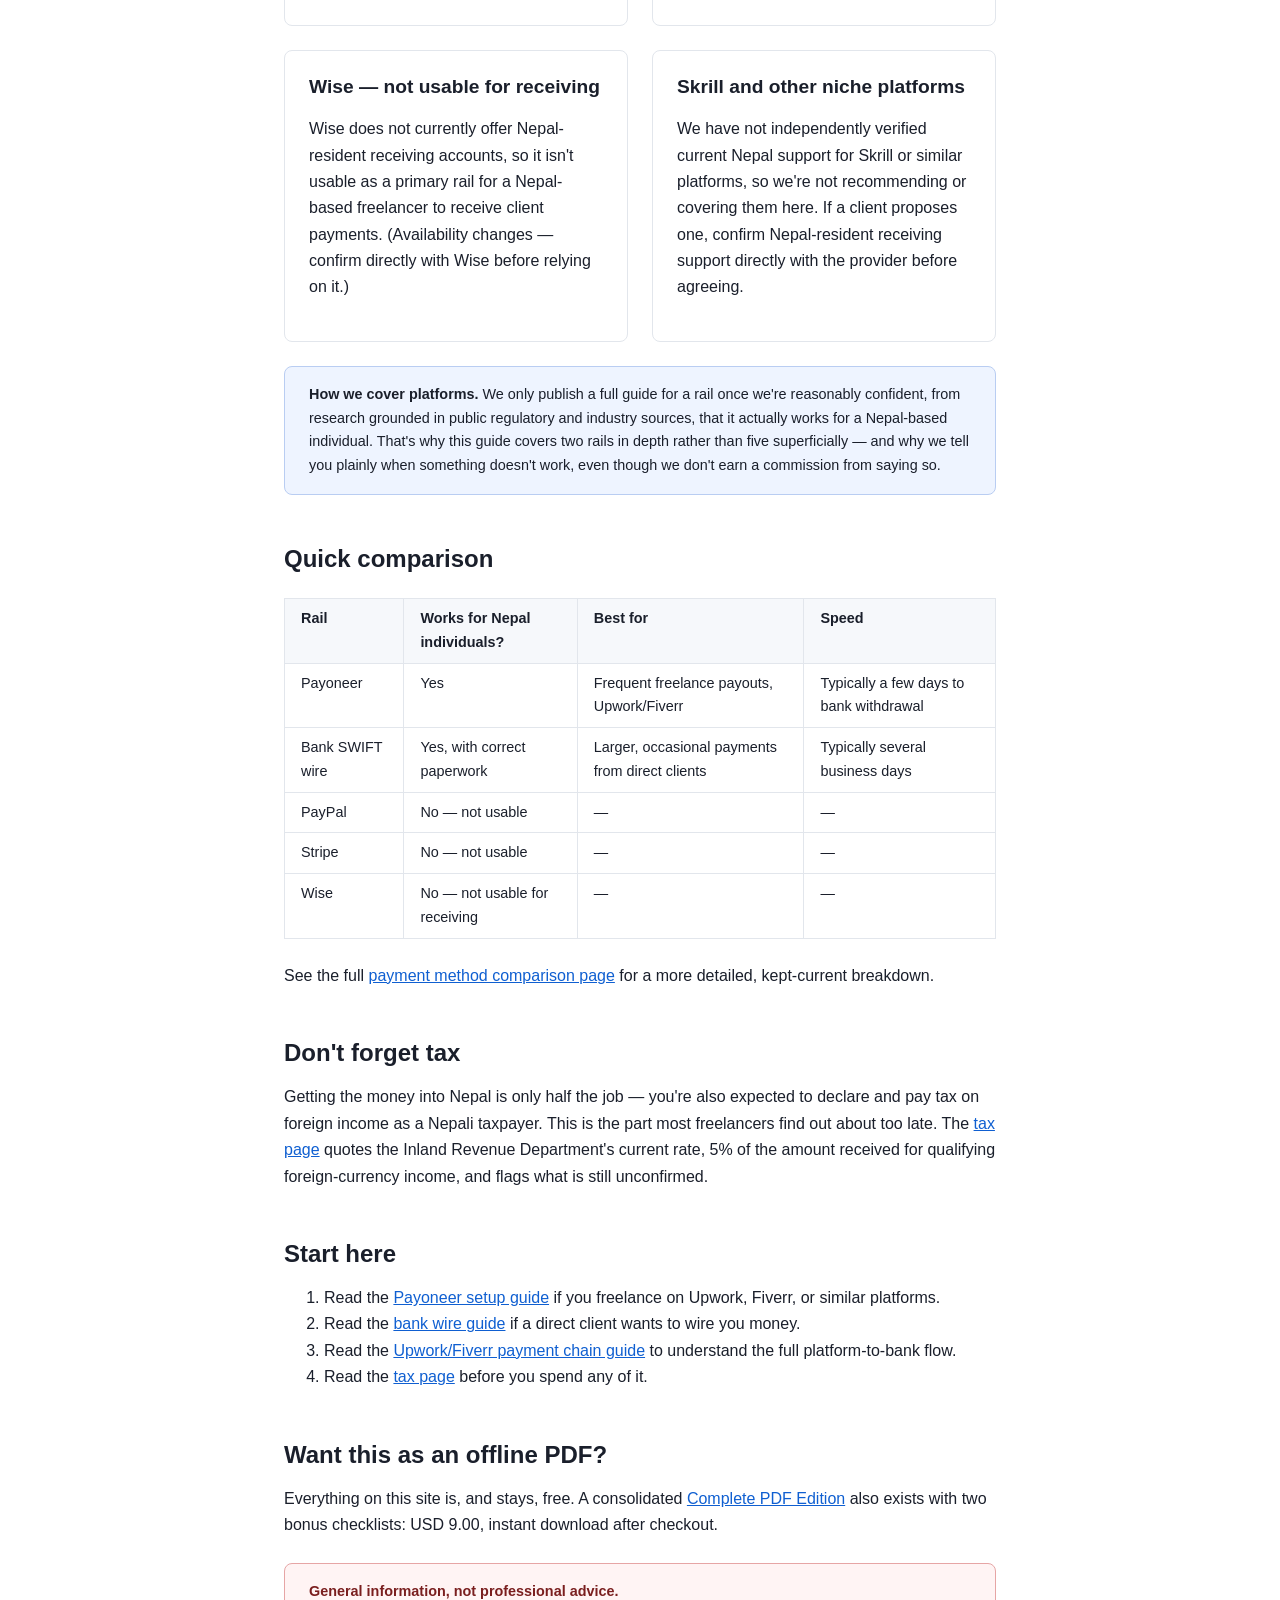
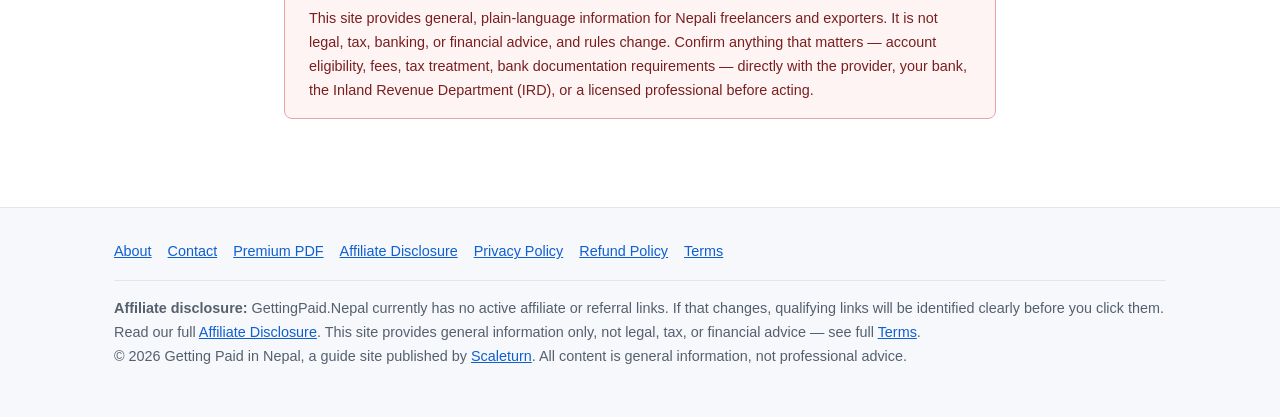
==== commit d6006325: "Guides: sourced fees, the IRD 5% rate and worked payout examples; fix stale sales and affiliate clai" ====
--- a/index.html
+++ b/index.html
@@ -96,7 +96,7 @@
     <p>See the full <a href="payment-comparison-nepal.html">payment method comparison page</a> for a more detailed, kept-current breakdown.</p>
 
     <h2>Don't forget tax</h2>
-    <p>Getting the money into Nepal is only half the job — you're also expected to declare and pay tax on foreign income as a Nepali taxpayer. This is the part most freelancers find out about too late. We cover what's publicly known (and clearly flag what's still unconfirmed) on the <a href="tax-foreign-income-nepal.html">tax page</a>.</p>
+    <p>Getting the money into Nepal is only half the job — you're also expected to declare and pay tax on foreign income as a Nepali taxpayer. This is the part most freelancers find out about too late. The <a href="tax-foreign-income-nepal.html">tax page</a> quotes the Inland Revenue Department's current rate, 5% of the amount received for qualifying foreign-currency income, and flags what is still unconfirmed.</p>
 
     <h2>Start here</h2>
     <ol>
@@ -107,7 +107,7 @@
     </ol>
 
     <h2>Want this as an offline PDF?</h2>
-    <p>Everything on this site is, and stays, free. A consolidated <a href="premium.html">Complete PDF Edition</a> also exists with two bonus checklists, but sales are paused while instant delivery is being automated.</p>
+    <p>Everything on this site is, and stays, free. A consolidated <a href="premium.html">Complete PDF Edition</a> also exists with two bonus checklists: USD 9.00, instant download after checkout.</p>
 
     <div class="disclaimer-box">
       <strong>General information, not professional advice.</strong> This site provides general, plain-language information for Nepali freelancers and exporters. It is not legal, tax, banking, or financial advice, and rules change. Confirm anything that matters — account eligibility, fees, tax treatment, bank documentation requirements — directly with the provider, your bank, the Inland Revenue Department (IRD), or a licensed professional before acting.
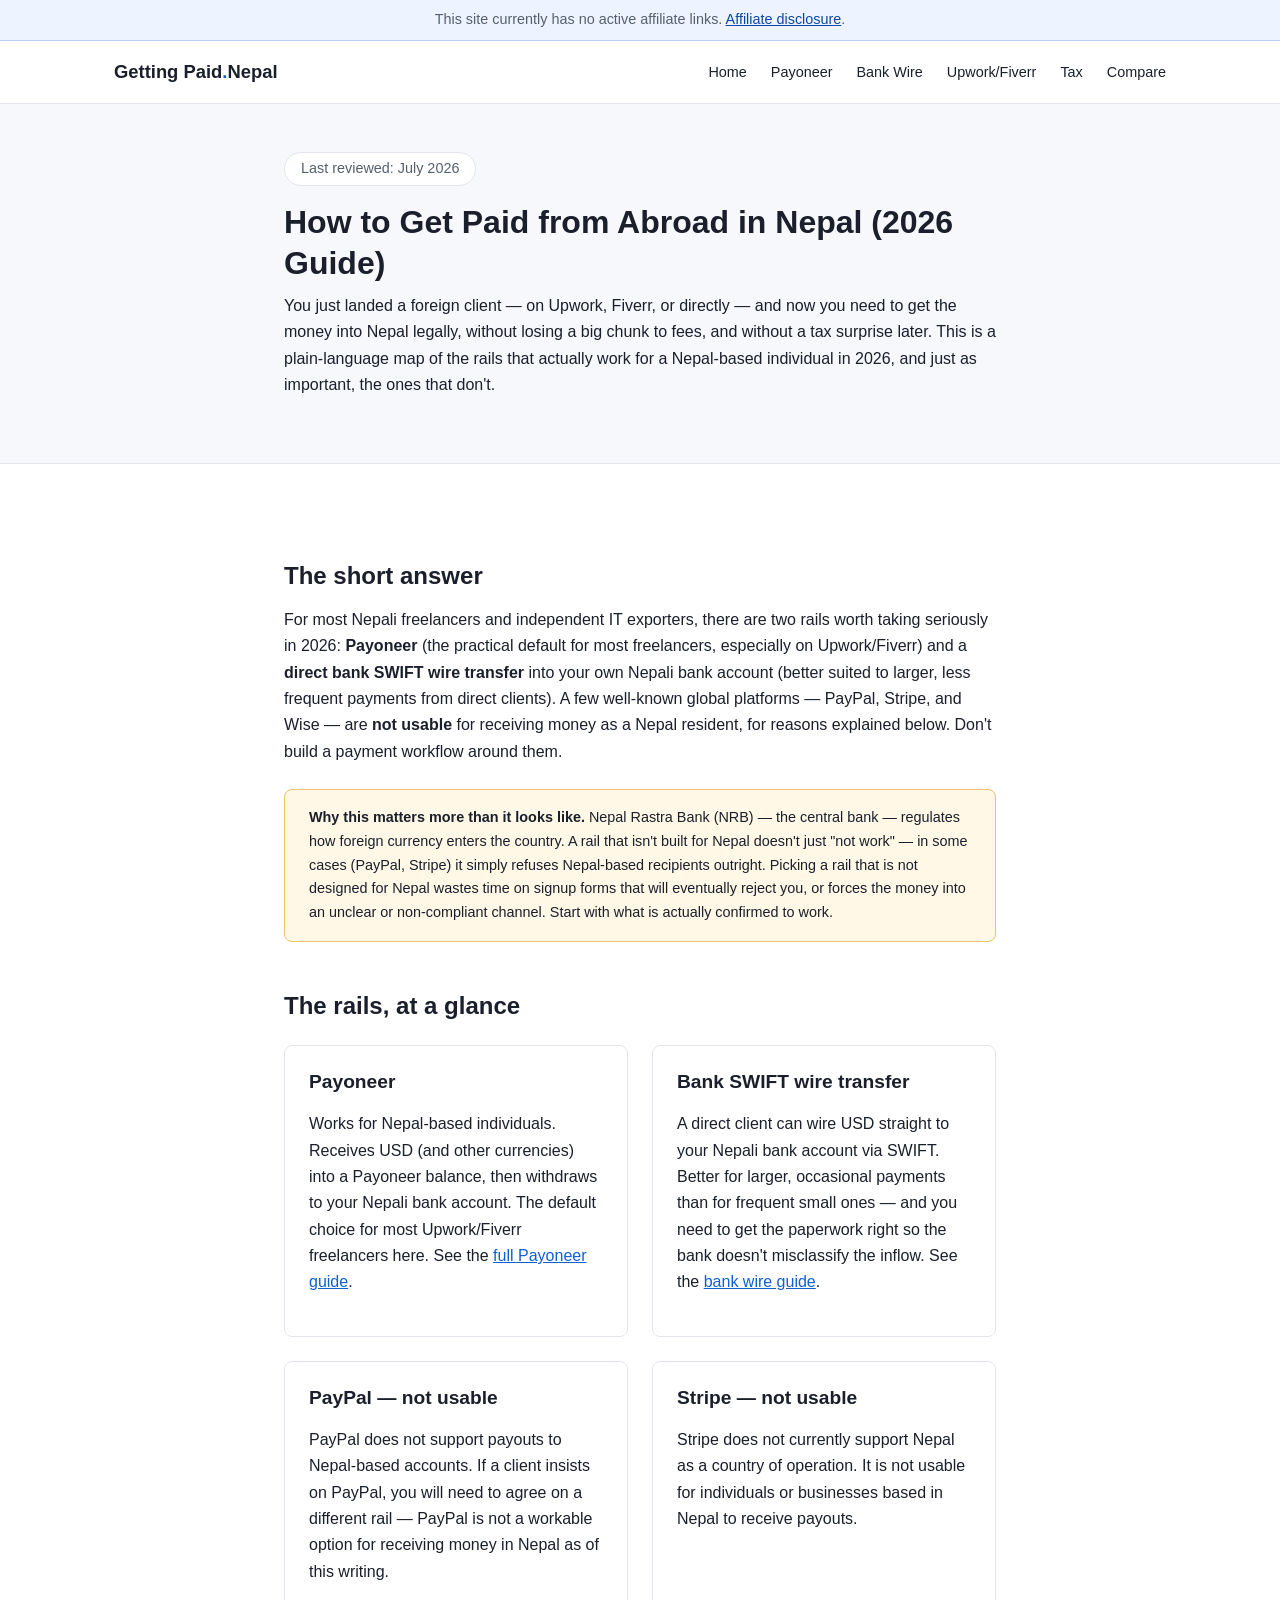
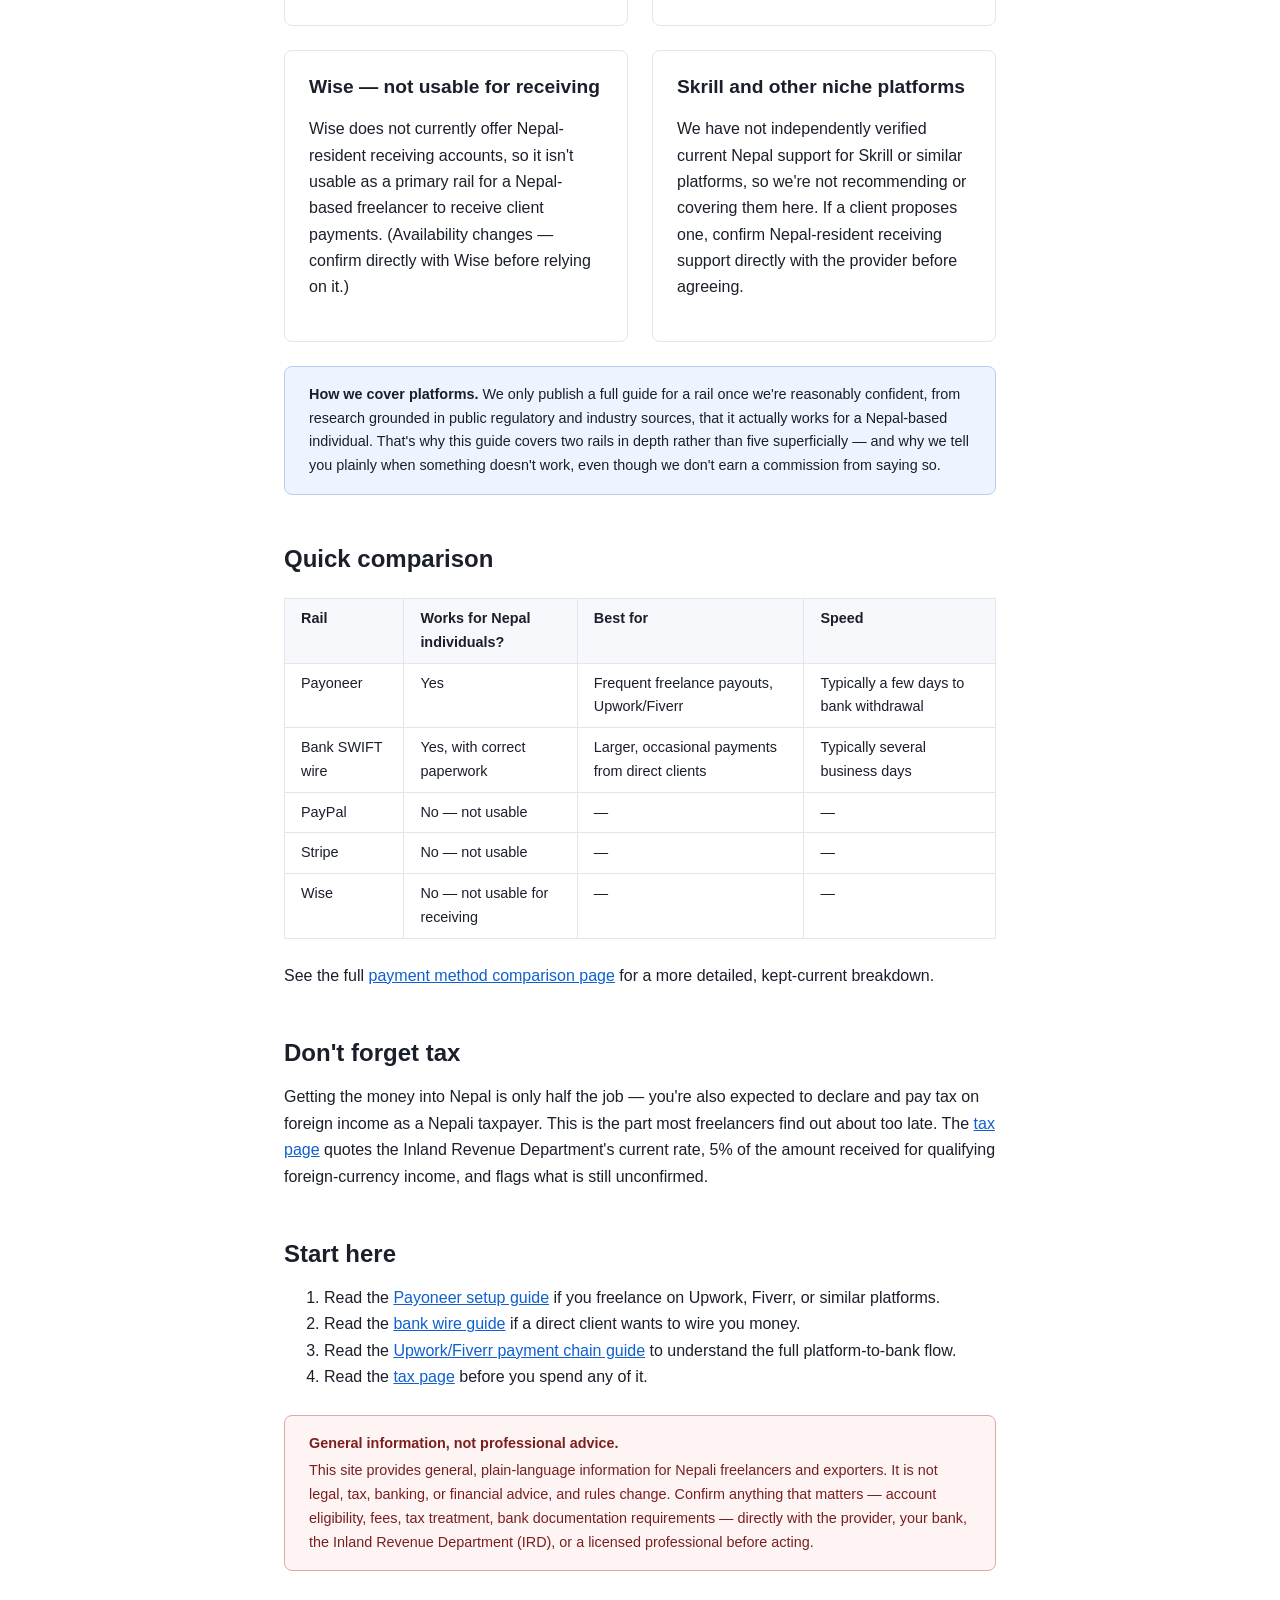
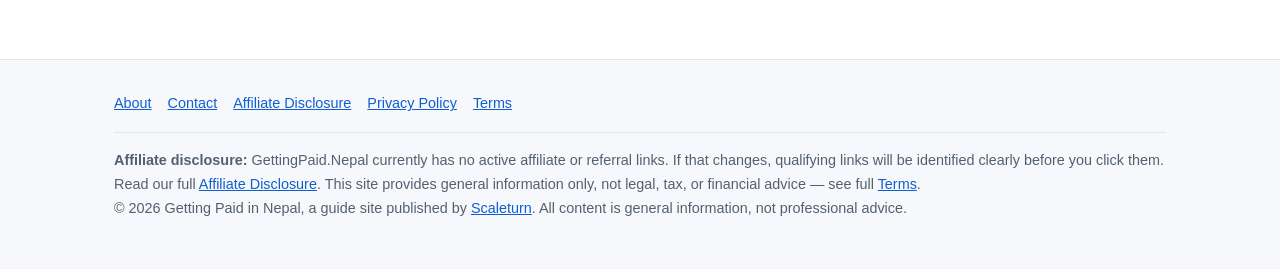
==== commit 18132f8f: "Retire the paid PDF edition: remove checkout, download, thank-you and refund pages and the PDF The U" ====
--- a/index.html
+++ b/index.html
@@ -106,9 +106,6 @@
       <li>Read the <a href="tax-foreign-income-nepal.html">tax page</a> before you spend any of it.</li>
     </ol>
 
-    <h2>Want this as an offline PDF?</h2>
-    <p>Everything on this site is, and stays, free. A consolidated <a href="premium.html">Complete PDF Edition</a> also exists with two bonus checklists: USD 9.00, instant download after checkout.</p>
-
     <div class="disclaimer-box">
       <strong>General information, not professional advice.</strong> This site provides general, plain-language information for Nepali freelancers and exporters. It is not legal, tax, banking, or financial advice, and rules change. Confirm anything that matters — account eligibility, fees, tax treatment, bank documentation requirements — directly with the provider, your bank, the Inland Revenue Department (IRD), or a licensed professional before acting.
     </div>
@@ -121,10 +118,8 @@
     <ul class="footer-links">
       <li><a href="about.html">About</a></li>
       <li><a href="contact.html">Contact</a></li>
-      <li><a href="premium.html">Premium PDF</a></li>
       <li><a href="affiliate-disclosure.html">Affiliate Disclosure</a></li>
       <li><a href="privacy-policy.html">Privacy Policy</a></li>
-      <li><a href="refund-policy.html">Refund Policy</a></li>
       <li><a href="terms.html">Terms</a></li>
     </ul>
     <div class="footer-disclosure">
